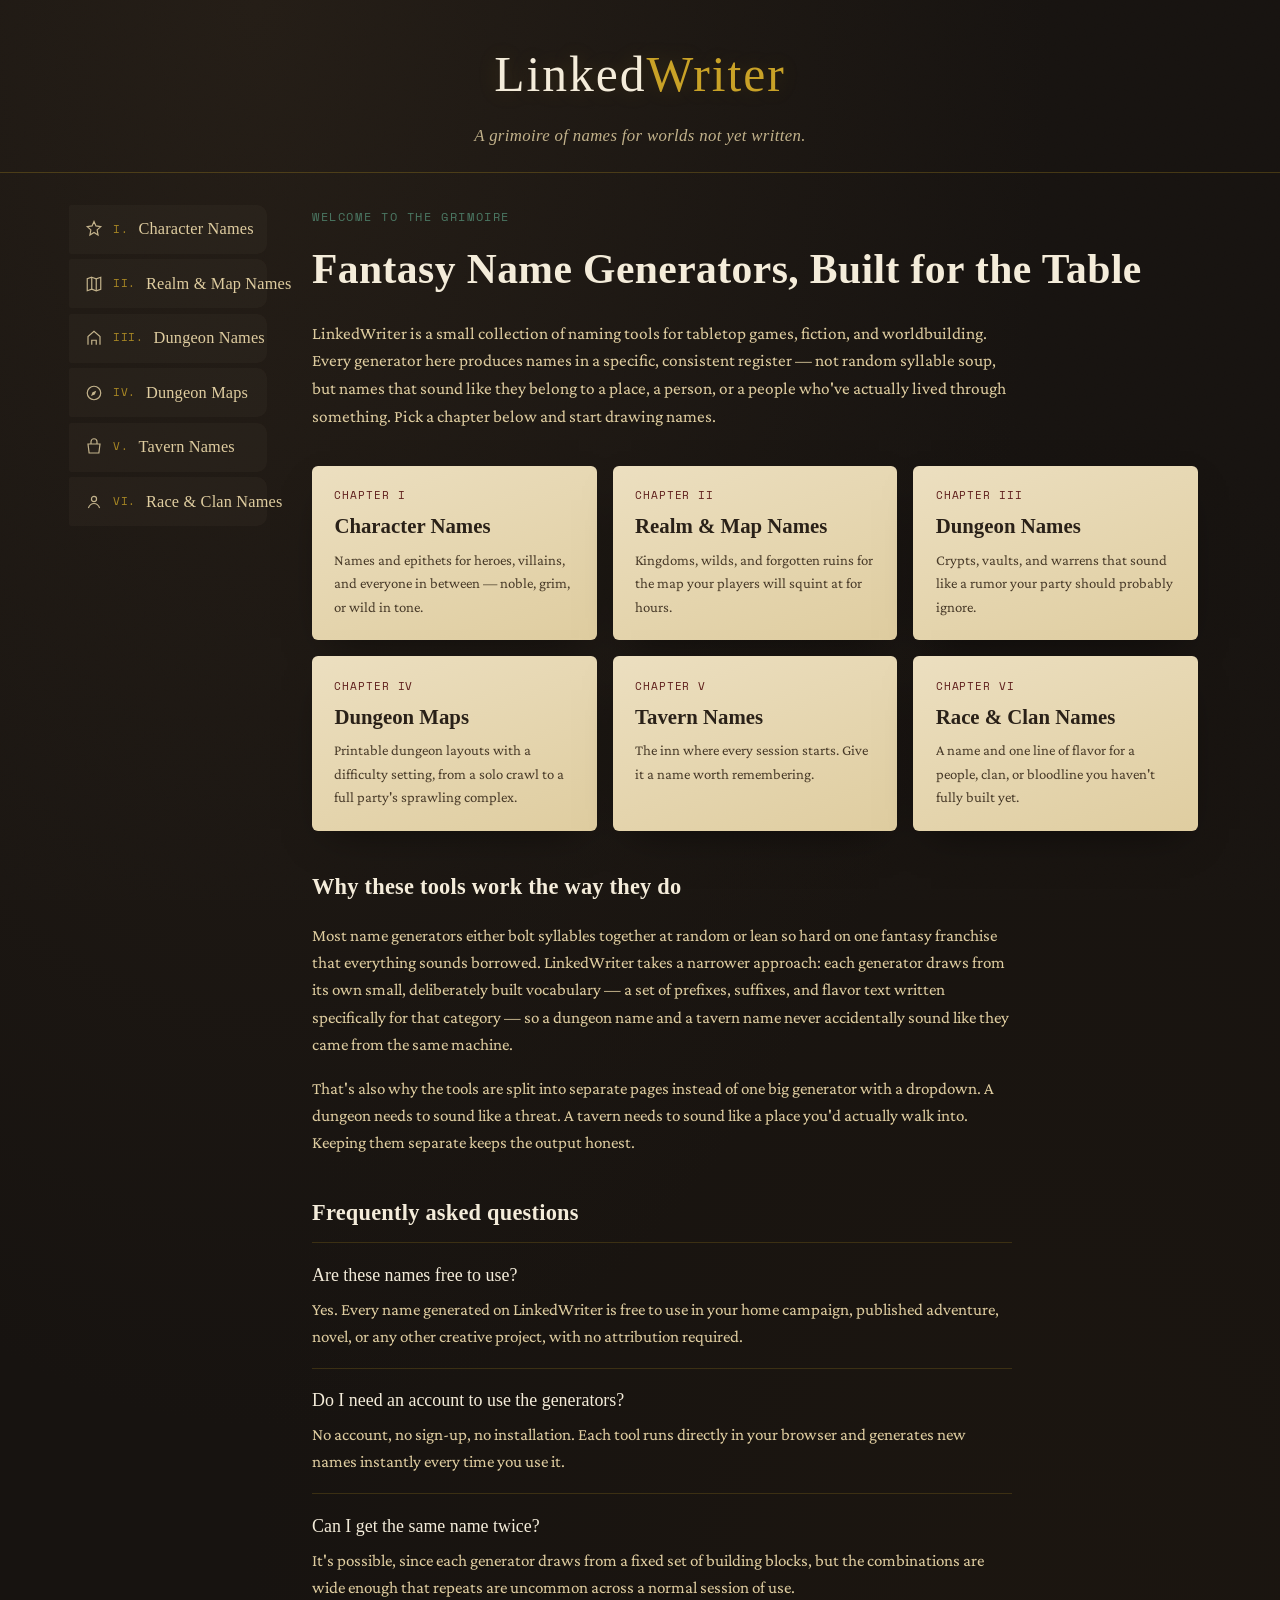
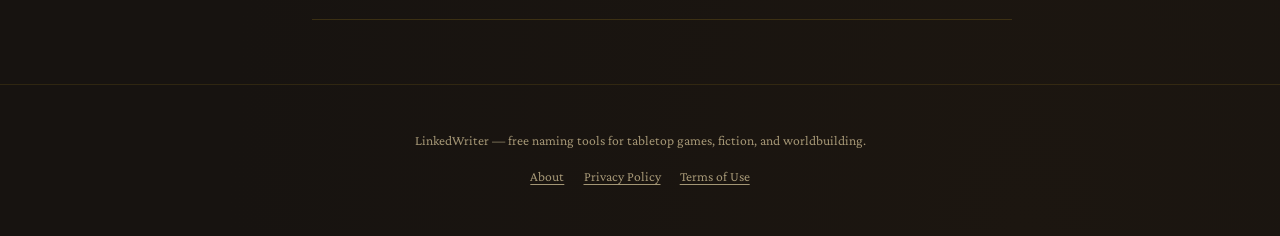
==== index.html @ 19ee6fc1 "SEO round 1: canonical/OG/favicon site-wide, dungeon-maps H1 fix, tavern page rebuilt with 224-name " ====
<!DOCTYPE html>
<html lang="en">
<head>
<meta charset="UTF-8">
<meta name="viewport" content="width=device-width, initial-scale=1.0">
<title>LinkedWriter — Fantasy Name Generators for Worldbuilders & Game Masters</title>
<meta name="description" content="Free fantasy name generators for D&D characters, realms, dungeons, taverns, and races. Built for game masters, writers, and worldbuilders.">
<link rel="canonical" href="https://linkedwriter.com/index.html">
<meta property="og:title" content="LinkedWriter — Fantasy Name Generators for Worldbuilders &amp; Game Masters">
<meta property="og:description" content="Free fantasy name generators for D&amp;D characters, realms, dungeons, taverns, and races. Built for game masters, writers, and worldbuilders.">
<meta property="og:type" content="website">
<meta property="og:url" content="https://linkedwriter.com/index.html">
<link rel="icon" type="image/svg+xml" href="assets/favicon.svg">
<link rel="shortcut icon" href="favicon.ico">
<!-- TODO: GA4 tag goes here once measurement ID supplied -->
<link rel="preconnect" href="https://fonts.googleapis.com">
<link rel="preconnect" href="https://fonts.gstatic.com" crossorigin>
<link href="https://fonts.googleapis.com/css2?family=IM+Fell+English+SC&family=IM+Fell+English:ital@0;1&family=Crimson+Pro:ital,wght@0,400;0,500;0,600;1,400&family=Space+Mono:wght@400;700&display=swap" rel="stylesheet">
<link rel="stylesheet" href="assets/styles.css">
</head>
<body>

<div class="grain"></div>

<header class="site">
  <a class="wordmark" href="index.html">Linked<span class="amp">Writer</span></a>
  <p class="tagline">A grimoire of names for worlds not yet written.</p>
</header>

<div class="shell">
  <nav class="spine" id="spine">
    <a class="tab" href="dnd-character-names.html">
      <svg viewBox="0 0 24 24" fill="none" stroke="currentColor" stroke-width="1.6"><path d="M12 2l2.6 5.9L21 9l-4.8 4.2L17.4 20 12 16.6 6.6 20l1.2-6.8L3 9l6.4-1.1L12 2z"/></svg>
      <span class="chp">I.</span> Character Names
    </a>
    <a class="tab" href="realm-map-names.html">
      <svg viewBox="0 0 24 24" fill="none" stroke="currentColor" stroke-width="1.6"><path d="M9 3l6 2 6-2v16l-6 2-6-2-6 2V5l6-2z"/><path d="M9 3v16M15 5v16"/></svg>
      <span class="chp">II.</span> Realm &amp; Map Names
    </a>
    <a class="tab" href="dungeon-names.html">
      <svg viewBox="0 0 24 24" fill="none" stroke="currentColor" stroke-width="1.6"><path d="M4 21V10l8-7 8 7v11"/><path d="M9 21v-6h6v6"/></svg>
      <span class="chp">III.</span> Dungeon Names
    </a>
    <a class="tab" href="dungeon-maps.html">
      <svg viewBox="0 0 24 24" fill="none" stroke="currentColor" stroke-width="1.6"><circle cx="12" cy="12" r="9"/><path d="M15 9l-2 5-5 2 2-5 5-2z" fill="currentColor" stroke="none"/></svg>
      <span class="chp">IV.</span> Dungeon Maps
    </a>
    <a class="tab" href="tavern-names.html">
      <svg viewBox="0 0 24 24" fill="none" stroke="currentColor" stroke-width="1.6"><path d="M4 8h16l-1.5 12h-13L4 8z"/><path d="M8 8V5a4 4 0 0 1 8 0v3"/></svg>
      <span class="chp">V.</span> Tavern Names
    </a>
    <a class="tab" href="race-clan-names.html">
      <svg viewBox="0 0 24 24" fill="none" stroke="currentColor" stroke-width="1.6"><circle cx="12" cy="8" r="3.4"/><path d="M4.5 20c1.6-4 4.2-6 7.5-6s5.9 2 7.5 6"/></svg>
      <span class="chp">VI.</span> Race &amp; Clan Names
    </a>
  </nav>

  <main>
    <p class="eyebrow">Welcome to the Grimoire</p>
    <h1 class="page-title">Fantasy Name Generators, Built for the Table</h1>

    <div class="hero-home">
      <p>LinkedWriter is a small collection of naming tools for tabletop games, fiction, and worldbuilding. Every generator here produces names in a specific, consistent register — not random syllable soup, but names that sound like they belong to a place, a person, or a people who've actually lived through something. Pick a chapter below and start drawing names.</p>
    </div>

    <div class="tool-grid">
      <a class="tool-card" href="dnd-character-names.html">
        <span class="chp">Chapter I</span>
        <h3>Character Names</h3>
        <p>Names and epithets for heroes, villains, and everyone in between — noble, grim, or wild in tone.</p>
      </a>
      <a class="tool-card" href="realm-map-names.html">
        <span class="chp">Chapter II</span>
        <h3>Realm &amp; Map Names</h3>
        <p>Kingdoms, wilds, and forgotten ruins for the map your players will squint at for hours.</p>
      </a>
      <a class="tool-card" href="dungeon-names.html">
        <span class="chp">Chapter III</span>
        <h3>Dungeon Names</h3>
        <p>Crypts, vaults, and warrens that sound like a rumor your party should probably ignore.</p>
      </a>
      <a class="tool-card" href="dungeon-maps.html">
        <span class="chp">Chapter IV</span>
        <h3>Dungeon Maps</h3>
        <p>Printable dungeon layouts with a difficulty setting, from a solo crawl to a full party's sprawling complex.</p>
      </a>
      <a class="tool-card" href="tavern-names.html">
        <span class="chp">Chapter V</span>
        <h3>Tavern Names</h3>
        <p>The inn where every session starts. Give it a name worth remembering.</p>
      </a>
      <a class="tool-card" href="race-clan-names.html">
        <span class="chp">Chapter VI</span>
        <h3>Race &amp; Clan Names</h3>
        <p>A name and one line of flavor for a people, clan, or bloodline you haven't fully built yet.</p>
      </a>
    </div>

    <div class="content-block">
      <h2 class="section-title">Why these tools work the way they do</h2>
      <p>Most name generators either bolt syllables together at random or lean so hard on one fantasy franchise that everything sounds borrowed. LinkedWriter takes a narrower approach: each generator draws from its own small, deliberately built vocabulary — a set of prefixes, suffixes, and flavor text written specifically for that category — so a dungeon name and a tavern name never accidentally sound like they came from the same machine.</p>
      <p>That's also why the tools are split into separate pages instead of one big generator with a dropdown. A dungeon needs to sound like a threat. A tavern needs to sound like a place you'd actually walk into. Keeping them separate keeps the output honest.</p>
    </div>

    <div class="faq">
      <h2 class="section-title">Frequently asked questions</h2>
      <div class="faq-item">
        <h3>Are these names free to use?</h3>
        <p>Yes. Every name generated on LinkedWriter is free to use in your home campaign, published adventure, novel, or any other creative project, with no attribution required.</p>
      </div>
      <div class="faq-item">
        <h3>Do I need an account to use the generators?</h3>
        <p>No account, no sign-up, no installation. Each tool runs directly in your browser and generates new names instantly every time you use it.</p>
      </div>
      <div class="faq-item">
        <h3>Can I get the same name twice?</h3>
        <p>It's possible, since each generator draws from a fixed set of building blocks, but the combinations are wide enough that repeats are uncommon across a normal session of use.</p>
      </div>
    </div>
  </main>
</div>

<footer>
  <p>LinkedWriter — free naming tools for tabletop games, fiction, and worldbuilding.</p>
  <div class="foot-links">
    <a href="about.html">About</a>
    <a href="privacy.html">Privacy Policy</a>
    <a href="terms.html">Terms of Use</a>
  </div>
</footer>

</body>
</html>
---- assets/styles.css ----
:root{
  --ink:#171310;
  --parchment:#ECDFC0;
  --parchment-2:#DFCDA0;
  --oxblood:#8A2E2A;
  --oxblood-deep:#5E1E1B;
  --verdigris:#4B7863;
  --gold:#C9A227;
  --charcoal:#2A2118;
  --bone:#F4ECDA;
  --shadow: rgba(0,0,0,0.55);
}

*{box-sizing:border-box;}
html{scroll-behavior:smooth;}

body{
  margin:0;
  background:
    radial-gradient(ellipse at 20% 0%, #241d16 0%, transparent 55%),
    radial-gradient(ellipse at 80% 100%, #1c1610 0%, transparent 55%),
    var(--ink);
  color:var(--bone);
  font-family:'Crimson Pro', serif;
  font-size:17px;
  line-height:1.6;
}

a{color:inherit;}

.grain{
  position:fixed; inset:0; pointer-events:none; z-index:1; opacity:0.05; mix-blend-mode:overlay;
  background-image:url("data:image/svg+xml;utf8,<svg xmlns='http://www.w3.org/2000/svg' width='120' height='120'><filter id='n'><feTurbulence type='fractalNoise' baseFrequency='0.9' numOctaves='2' stitchTiles='stitch'/></filter><rect width='100%25' height='100%25' filter='url(%23n)'/></svg>");
}

/* ---------- Header ---------- */
header.site{
  position:relative; z-index:5;
  padding:2.2rem 1.5rem 1.4rem;
  text-align:center;
  border-bottom:1px solid rgba(201,162,39,0.25);
}
.wordmark{
  font-family:'IM Fell English SC', serif;
  font-size:clamp(2rem, 5vw, 3.1rem);
  letter-spacing:0.04em;
  color:var(--bone);
  margin:0;
  text-shadow: 0 0 22px rgba(201,162,39,0.18);
  text-decoration:none;
  display:inline-block;
}
.wordmark .amp{ color:var(--gold); }
.tagline{
  font-family:'IM Fell English', serif;
  font-style:italic;
  color:var(--parchment-2);
  opacity:0.85;
  margin:0.5rem 0 0;
  font-size:1.05rem;
  letter-spacing:0.02em;
}

/* ---------- Layout shell ---------- */
.shell{
  display:grid;
  grid-template-columns: 230px 1fr;
  max-width:1180px;
  margin:0 auto;
  position:relative; z-index:5;
  gap:0;
}
@media (max-width: 860px){
  .shell{ grid-template-columns: 1fr; }
}

/* ---------- Spine / tab navigation ---------- */
nav.spine{
  padding:2rem 0.8rem 2rem 1.2rem;
  position:sticky; top:0; align-self:start;
  display:flex; flex-direction:column; gap:0.35rem;
}
@media (max-width:860px){
  nav.spine{
    position:static;
    flex-direction:row;
    overflow-x:auto;
    padding:1rem 1rem;
    gap:0.6rem;
    border-bottom:1px solid rgba(201,162,39,0.2);
  }
}
.tab{
  display:flex; align-items:center; gap:0.65rem;
  padding:0.65rem 0.9rem;
  border:1px solid transparent;
  border-radius:2px 10px 10px 2px;
  background:rgba(236,223,192,0.03);
  color:var(--parchment-2);
  text-decoration:none;
  font-family:'IM Fell English', serif;
  font-size:1.02rem;
  letter-spacing:0.01em;
  cursor:pointer;
  transition:background 0.25s ease, color 0.25s ease, border-color 0.25s ease, transform 0.2s ease;
  white-space:nowrap;
}
.tab .chp{
  font-family:'Space Mono', monospace;
  font-size:0.68rem;
  color:var(--gold);
  opacity:0.8;
  letter-spacing:0.05em;
}
.tab svg{ width:18px; height:18px; flex:none; opacity:0.85; }
.tab:hover{ background:rgba(201,162,39,0.08); color:var(--bone); transform:translateX(2px); }
@media (max-width:860px){ .tab:hover{ transform:none; } }
.tab.active{
  background:linear-gradient(90deg, rgba(138,46,42,0.22), rgba(138,46,42,0.06));
  border-color:rgba(201,162,39,0.35);
  color:var(--bone);
}
.tab.active svg{ opacity:1; color:var(--gold); }

/* ---------- Page / parchment panel ---------- */
main{
  padding:2.2rem 2rem 4rem;
  min-width:0;
}

.eyebrow{
  font-family:'Space Mono', monospace;
  font-size:0.72rem;
  letter-spacing:0.14em;
  text-transform:uppercase;
  color:var(--verdigris);
  margin:0 0 0.6rem;
}

h1.page-title{
  font-family:'IM Fell English SC', serif;
  font-size:clamp(1.8rem, 4vw, 2.6rem);
  color:var(--bone);
  margin:0 0 0.9rem;
  letter-spacing:0.01em;
}

h2.section-title{
  font-family:'IM Fell English SC', serif;
  font-size:1.4rem;
  color:var(--bone);
  margin:0 0 0.7rem;
  letter-spacing:0.01em;
}

.lede{
  max-width:62ch;
  color:var(--parchment-2);
  font-size:1.08rem;
}
.lede::first-letter{
  font-family:'IM Fell English SC', serif;
  font-size:2.6rem;
  float:left;
  line-height:0.8;
  padding:0.08em 0.12em 0 0;
  color:var(--gold);
  text-shadow:0 0 12px rgba(201,162,39,0.35);
}

/* ---------- The Parchment Page (tool card) ---------- */
.parchment{
  margin-top:1.8rem;
  background:
    radial-gradient(circle at 15% 10%, rgba(255,255,255,0.06), transparent 45%),
    linear-gradient(160deg, var(--parchment) 0%, var(--parchment-2) 100%);
  border-radius:6px;
  padding:2rem;
  position:relative;
  box-shadow: 0 24px 60px -20px var(--shadow), inset 0 0 0 1px rgba(0,0,0,0.06);
  color:var(--charcoal);
}
.parchment::before{
  content:"";
  position:absolute; inset:10px;
  border:1px solid rgba(138,46,42,0.25);
  border-radius:3px;
  pointer-events:none;
}
.parchment::after{
  content:"";
  position:absolute; top:0; left:0; right:0; height:100%;
  background-image: radial-gradient(rgba(90,60,20,0.05) 1px, transparent 1px);
  background-size:3px 3px;
  border-radius:6px;
  pointer-events:none;
  opacity:0.5;
}

.field-row{ display:flex; flex-wrap:wrap; gap:0.8rem; align-items:flex-end; position:relative; z-index:2; }
.field{ display:flex; flex-direction:column; gap:0.3rem; }
.field label{
  font-family:'Space Mono', monospace;
  font-size:0.7rem; letter-spacing:0.08em; text-transform:uppercase;
  color:var(--oxblood-deep);
}
.field select, .field input{
  font-family:'Crimson Pro', serif;
  font-size:0.98rem;
  padding:0.55rem 0.7rem;
  border-radius:4px;
  border:1px solid rgba(42,33,24,0.3);
  background:rgba(255,255,255,0.35);
  color:var(--charcoal);
  min-width:160px;
}

/* seal button */
.seal-btn{
  appearance:none; border:none; cursor:pointer;
  width:88px; height:88px; border-radius:50%;
  background:
    radial-gradient(circle at 32% 28%, #a5443f 0%, var(--oxblood) 42%, var(--oxblood-deep) 100%);
  box-shadow:
    0 8px 0 var(--oxblood-deep),
    0 14px 22px rgba(0,0,0,0.45),
    inset 0 2px 3px rgba(255,255,255,0.25),
    inset 0 -6px 10px rgba(0,0,0,0.35);
  color:var(--bone);
  font-family:'IM Fell English SC', serif;
  font-size:0.82rem;
  letter-spacing:0.03em;
  display:flex; align-items:center; justify-content:center; text-align:center;
  transition:transform 0.08s ease, box-shadow 0.08s ease;
  flex:none;
}
.seal-btn:active{
  transform:translateY(6px);
  box-shadow:
    0 2px 0 var(--oxblood-deep),
    0 4px 10px rgba(0,0,0,0.4),
    inset 0 2px 3px rgba(255,255,255,0.2),
    inset 0 -4px 8px rgba(0,0,0,0.35);
}
.seal-btn:hover{ filter:brightness(1.06); }

.results{
  margin-top:1.8rem;
  position:relative; z-index:2;
}
.divider{
  border:none; height:1px;
  background:linear-gradient(90deg, transparent, rgba(138,46,42,0.4), transparent);
  margin:1.6rem 0 1.2rem;
}
.result-list{ list-style:none; margin:0; padding:0; display:grid; gap:0.55rem; }
.result-list li{
  font-family:'Space Mono', monospace;
  font-size:1rem;
  padding:0.75rem 1rem;
  background:rgba(138,46,42,0.06);
  border-left:3px solid var(--oxblood);
  border-radius:2px;
  opacity:0; transform:translateY(4px);
  animation:ink-in 0.4s ease forwards;
}
.result-list li em{
  display:block; font-family:'Crimson Pro', serif; font-style:italic;
  font-size:0.86rem; color:#5b4a34; margin-top:0.25rem;
}
@keyframes ink-in{ to{ opacity:1; transform:translateY(0); } }
.empty-note{ color:#6b5a40; font-style:italic; font-size:0.95rem; }

/* ---------- Long-form content blocks (SEO / AdSense depth) ---------- */
.content-block{
  margin-top:2.4rem;
  max-width:70ch;
}
.content-block p{ color:var(--parchment-2); }
.content-block ul{ color:var(--parchment-2); padding-left:1.2rem; }
.content-block li{ margin-bottom:0.4rem; }

.faq{ margin-top:2.4rem; max-width:70ch; }
.faq-item{
  border-top:1px solid rgba(201,162,39,0.2);
  padding:1.1rem 0;
}
.faq-item:last-child{ border-bottom:1px solid rgba(201,162,39,0.2); }
.faq-item h3{
  font-family:'IM Fell English', serif;
  font-weight:400;
  font-size:1.12rem;
  color:var(--bone);
  margin:0 0 0.4rem;
}
.faq-item p{ margin:0; color:var(--parchment-2); }

/* ---------- Related tools ---------- */
.related{
  margin-top:2.6rem;
  padding-top:1.6rem;
  border-top:1px dashed rgba(201,162,39,0.3);
}
.related h2{
  font-family:'IM Fell English', serif;
  font-style:italic; font-weight:400;
  font-size:1.05rem;
  color:var(--parchment-2);
  margin:0 0 0.9rem;
}
.related-grid{ display:grid; grid-template-columns:repeat(auto-fit, minmax(200px,1fr)); gap:0.8rem; }
.related-card{
  display:block; text-decoration:none;
  padding:0.9rem 1rem;
  border:1px solid rgba(201,162,39,0.25);
  border-radius:4px;
  background:rgba(236,223,192,0.03);
  transition:background 0.2s ease, border-color 0.2s ease;
}
.related-card:hover{ background:rgba(201,162,39,0.08); border-color:rgba(201,162,39,0.5); }
.related-card .rc-title{ font-family:'IM Fell English SC', serif; color:var(--bone); font-size:1.05rem; }
.related-card .rc-sub{ display:block; font-size:0.82rem; color:var(--parchment-2); opacity:0.75; margin-top:0.2rem; }

/* ---------- Homepage hero + tool grid ---------- */
.hero-home{
  max-width:70ch;
  margin-bottom:2.2rem;
}
.hero-home p{ color:var(--parchment-2); font-size:1.08rem; }
.tool-grid{
  display:grid;
  grid-template-columns:repeat(auto-fit, minmax(240px, 1fr));
  gap:1rem;
  margin-top:1.6rem;
}
.tool-card{
  display:block; text-decoration:none;
  padding:1.3rem 1.4rem;
  border-radius:6px;
  background:linear-gradient(160deg, var(--parchment) 0%, var(--parchment-2) 100%);
  color:var(--charcoal);
  box-shadow: 0 16px 40px -18px var(--shadow);
  transition:transform 0.2s ease, box-shadow 0.2s ease;
}
.tool-card:hover{ transform:translateY(-3px); box-shadow:0 22px 50px -18px var(--shadow); }
.tool-card .chp{
  font-family:'Space Mono', monospace;
  font-size:0.7rem; letter-spacing:0.08em; text-transform:uppercase;
  color:var(--oxblood-deep); display:block; margin-bottom:0.3rem;
}
.tool-card h3{
  font-family:'IM Fell English SC', serif;
  font-size:1.3rem; margin:0 0 0.4rem;
}
.tool-card p{ margin:0; font-size:0.92rem; color:#4a3c2a; }

/* ---------- Footer ---------- */
footer{
  position:relative; z-index:5;
  border-top:1px solid rgba(201,162,39,0.2);
  padding:2rem 1.5rem 3rem;
  text-align:center;
  color:var(--parchment-2);
  opacity:0.7;
  font-size:0.85rem;
}
footer a{ text-decoration:underline; text-underline-offset:3px; }
footer .foot-links{ margin-top:0.6rem; display:flex; gap:1.2rem; justify-content:center; flex-wrap:wrap; }

/* focus visibility */
a:focus-visible, button:focus-visible, select:focus-visible, input:focus-visible{
  outline:2px solid var(--gold); outline-offset:2px;
}

@media (prefers-reduced-motion: reduce){
  *{ animation-duration:0.001ms !important; transition-duration:0.001ms !important; }
  html{ scroll-behavior:auto; }
}

/* ---------- Curated name lists (static, crawlable) ---------- */
.name-list{
  list-style:none; margin:0.6rem 0 0; padding:0;
  columns:2; column-gap:2.4rem;
}
.name-list li{
  break-inside:avoid;
  margin-bottom:0;
  padding:0.32rem 0;
  border-bottom:1px dotted rgba(201,162,39,0.18);
  color:var(--parchment-2);
  font-family:'IM Fell English', serif;
  font-size:1.03rem;
}
@media (max-width:640px){ .name-list{ columns:1; } }

/* ---------- Dungeon Map generator ---------- */
.map-panel{
  margin-top:1.8rem;
  background:rgba(236,223,192,0.04);
  border:1px solid rgba(201,162,39,0.25);
  border-radius:6px;
  padding:1.6rem;
}
.map-controls{
  display:flex; flex-wrap:wrap; gap:0.9rem; align-items:flex-end;
}
.map-controls .field select{
  min-width:220px;
  background:rgba(255,255,255,0.06);
  border:1px solid rgba(201,162,39,0.3);
  color:var(--bone);
  font-family:'Crimson Pro', serif;
}
.map-controls .field label{ color:var(--gold); }
.btn-secondary{
  appearance:none; cursor:pointer;
  padding:0.65rem 1.2rem;
  border-radius:4px;
  border:1px solid rgba(201,162,39,0.4);
  background:transparent;
  color:var(--bone);
  font-family:'IM Fell English', serif;
  font-size:1rem;
  transition:background 0.2s ease, border-color 0.2s ease;
}
.btn-secondary:hover{ background:rgba(201,162,39,0.1); border-color:rgba(201,162,39,0.7); }

#map-meta{
  margin-top:1.2rem;
  font-family:'Space Mono', monospace;
  font-size:0.78rem;
  color:var(--parchment-2);
  letter-spacing:0.02em;
}

.map-stage-wrap{
  margin-top:1rem;
  border-radius:8px;
  overflow:hidden;
  box-shadow:0 24px 60px -22px var(--shadow);
}
#map-stage{ display:block; width:100%; line-height:0; }
#map-stage svg, #print-map-stage svg{ width:100%; height:auto; display:block; }

.legend-grid{
  margin-top:1.4rem;
  display:grid;
  grid-template-columns:repeat(auto-fit, minmax(180px,1fr));
  gap:0.6rem 1.2rem;
}
.legend-item{
  display:flex; align-items:center; gap:0.6rem;
  font-size:0.9rem;
  color:var(--parchment-2);
}
.legend-item svg{ flex:none; }
.legend-item.hidden{ display:none; }

#print-area{ display:none; }

@media print{
  body *{ visibility:hidden; }
  #print-area, #print-area *{ visibility:visible; }
  #print-area{
    display:block;
    position:absolute; top:0; left:0; width:100%;
    background:#fff; color:#171310; padding:0.1in;
  }
  #print-area h1, #print-area h2{
    font-family:'IM Fell English SC', serif;
    font-size:1.5rem; margin:0 0 0.2rem;
  }
  #print-area .print-meta{
    font-family:'Space Mono', monospace; font-size:0.75rem; margin-bottom:0.5rem; color:#333;
  }
  #print-area .legend-grid{ margin-top:0.6rem; }
  #print-area .legend-item{ color:#171310; font-size:0.8rem; }
  @page{ margin:0.4in; }
}
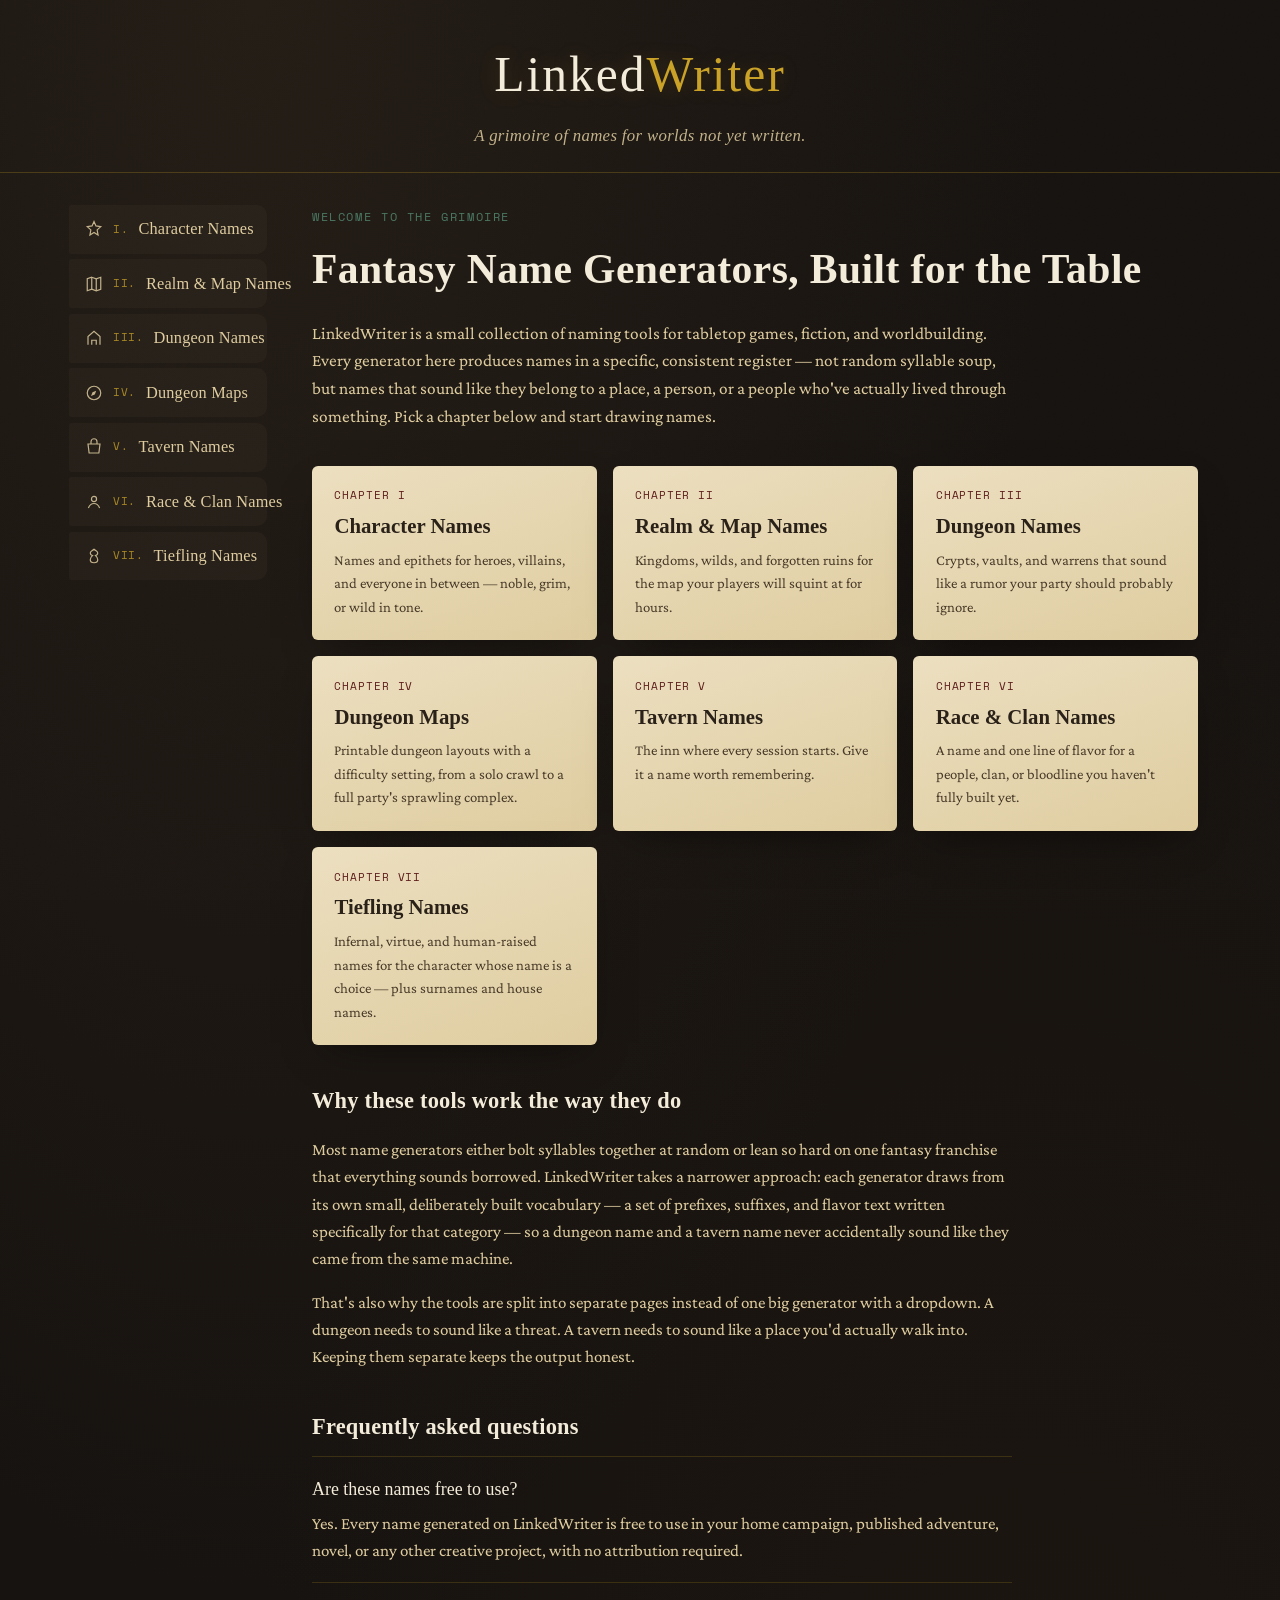
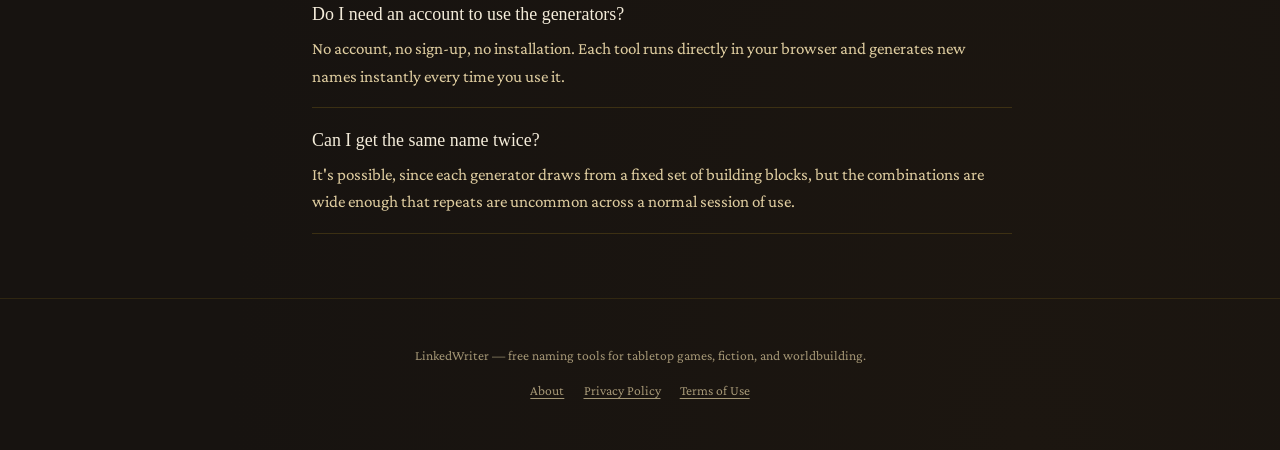
==== commit d023cdf5: "Round 2: tiefling names page (200-name list + generator), canonical/OG/sitemap to www" ====
--- a/index.html
+++ b/index.html
@@ -4,19 +4,27 @@
 <meta charset="UTF-8">
 <meta name="viewport" content="width=device-width, initial-scale=1.0">
 <title>LinkedWriter — Fantasy Name Generators for Worldbuilders & Game Masters</title>
-<meta name="description" content="Free fantasy name generators for D&D characters, realms, dungeons, taverns, and races. Built for game masters, writers, and worldbuilders.">
-<link rel="canonical" href="https://linkedwriter.com/index.html">
+<meta name="description" content="Free fantasy name generators for D&D characters, realms, dungeons, taverns, races, and tieflings. Built for game masters, writers, and worldbuilders.">
+<link rel="canonical" href="https://www.linkedwriter.com/index.html">
 <meta property="og:title" content="LinkedWriter — Fantasy Name Generators for Worldbuilders &amp; Game Masters">
 <meta property="og:description" content="Free fantasy name generators for D&amp;D characters, realms, dungeons, taverns, and races. Built for game masters, writers, and worldbuilders.">
 <meta property="og:type" content="website">
-<meta property="og:url" content="https://linkedwriter.com/index.html">
+<meta property="og:url" content="https://www.linkedwriter.com/index.html">
 <link rel="icon" type="image/svg+xml" href="assets/favicon.svg">
 <link rel="shortcut icon" href="favicon.ico">
-<!-- TODO: GA4 tag goes here once measurement ID supplied -->
 <link rel="preconnect" href="https://fonts.googleapis.com">
 <link rel="preconnect" href="https://fonts.gstatic.com" crossorigin>
 <link href="https://fonts.googleapis.com/css2?family=IM+Fell+English+SC&family=IM+Fell+English:ital@0;1&family=Crimson+Pro:ital,wght@0,400;0,500;0,600;1,400&family=Space+Mono:wght@400;700&display=swap" rel="stylesheet">
 <link rel="stylesheet" href="assets/styles.css">
+
+<!-- Google Analytics (GA4) -->
+<script async src="https://www.googletagmanager.com/gtag/js?id=G-RYS3PC0N22"></script>
+<script>
+  window.dataLayer = window.dataLayer || [];
+  function gtag(){dataLayer.push(arguments);}
+  gtag('js', new Date());
+  gtag('config', 'G-RYS3PC0N22');
+</script>
 </head>
 <body>
 
@@ -52,6 +60,10 @@
     <a class="tab" href="race-clan-names.html">
       <svg viewBox="0 0 24 24" fill="none" stroke="currentColor" stroke-width="1.6"><circle cx="12" cy="8" r="3.4"/><path d="M4.5 20c1.6-4 4.2-6 7.5-6s5.9 2 7.5 6"/></svg>
       <span class="chp">VI.</span> Race &amp; Clan Names
+    </a>
+    <a class="tab" href="tiefling-names.html">
+      <svg viewBox="0 0 24 24" fill="none" stroke="currentColor" stroke-width="1.6"><path d="M12 3c-2 2-5 2.5-5 5 0 2 1.5 3 3 3.5C8 13 7 15 7 17c0 3 2.5 4 5 4s5-1 5-4c0-2-1-4-3-5.5 1.5-.5 3-1.5 3-3.5 0-2.5-3-3-5-5z"/></svg>
+      <span class="chp">VII.</span> Tiefling Names
     </a>
   </nav>
 
@@ -94,6 +106,11 @@
         <h3>Race &amp; Clan Names</h3>
         <p>A name and one line of flavor for a people, clan, or bloodline you haven't fully built yet.</p>
       </a>
+      <a class="tool-card" href="tiefling-names.html">
+        <span class="chp">Chapter VII</span>
+        <h3>Tiefling Names</h3>
+        <p>Infernal, virtue, and human-raised names for the character whose name is a choice — plus surnames and house names.</p>
+      </a>
     </div>
 
     <div class="content-block">
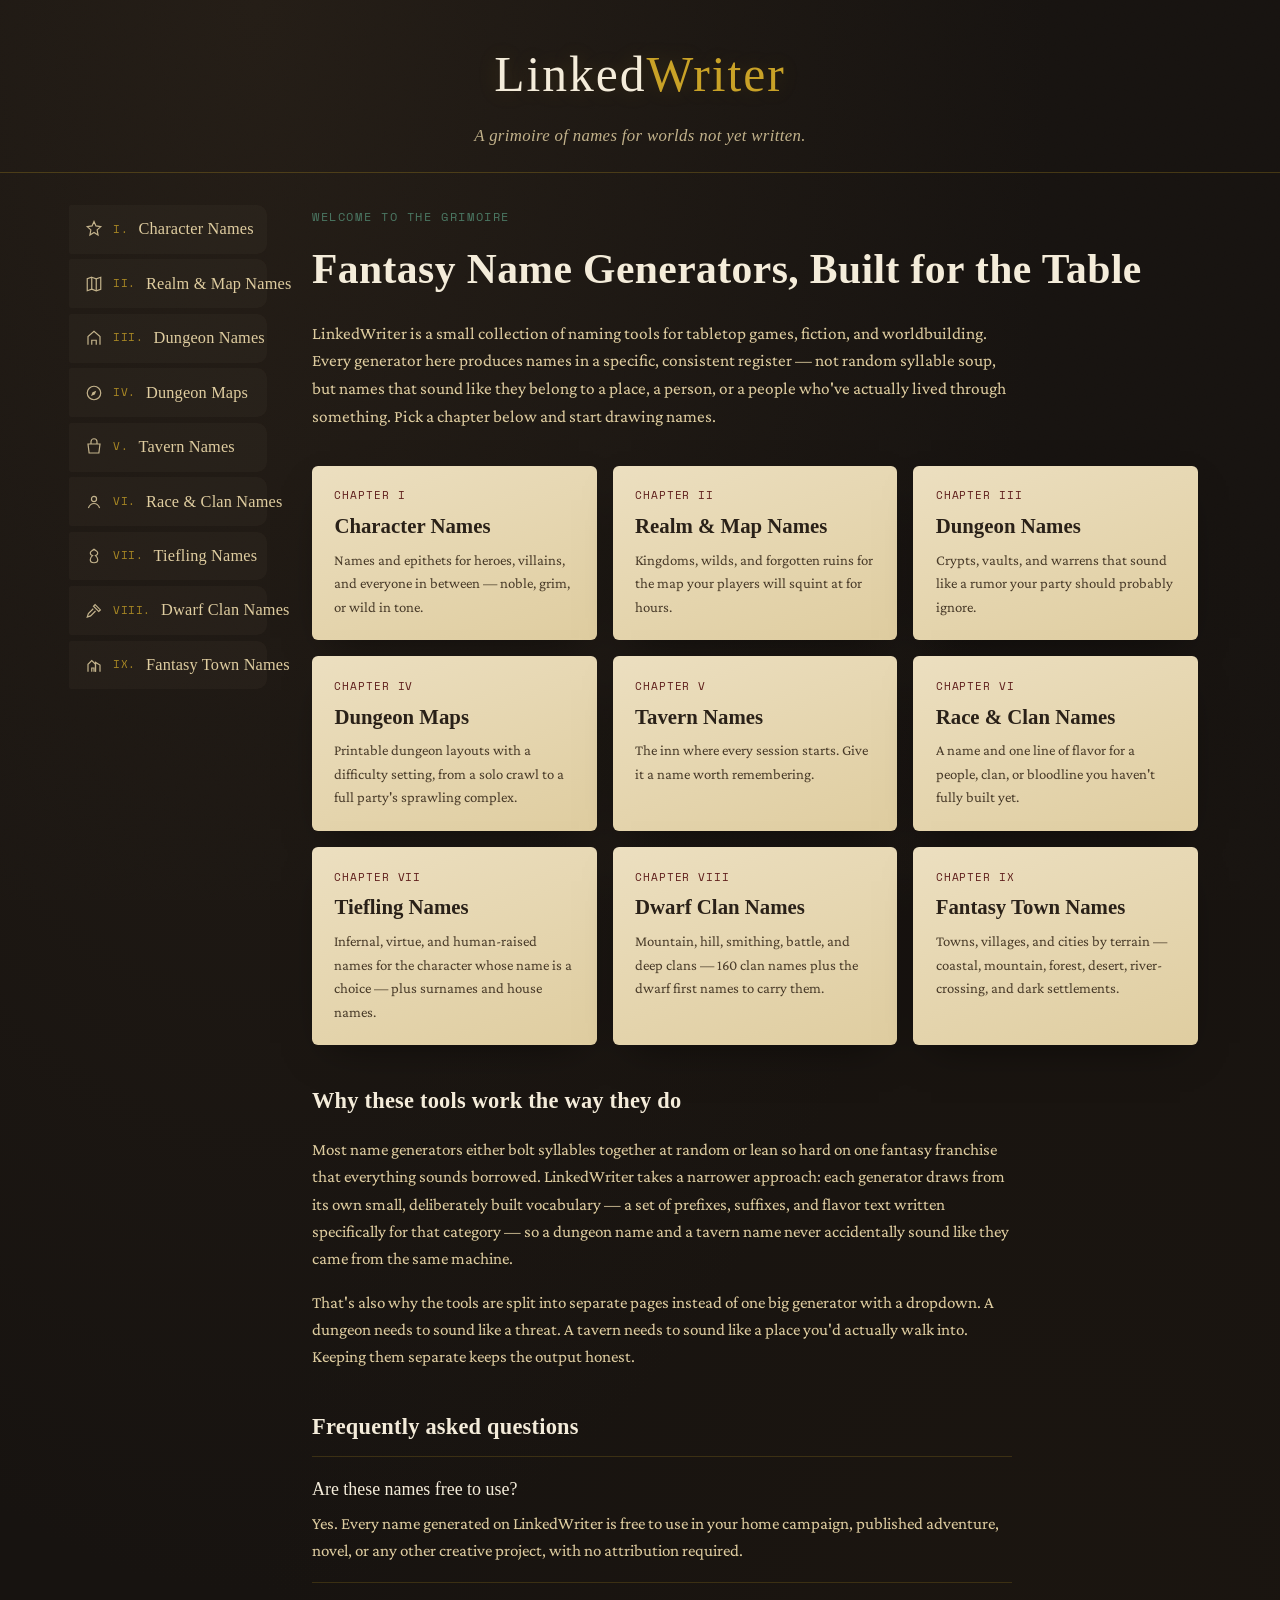
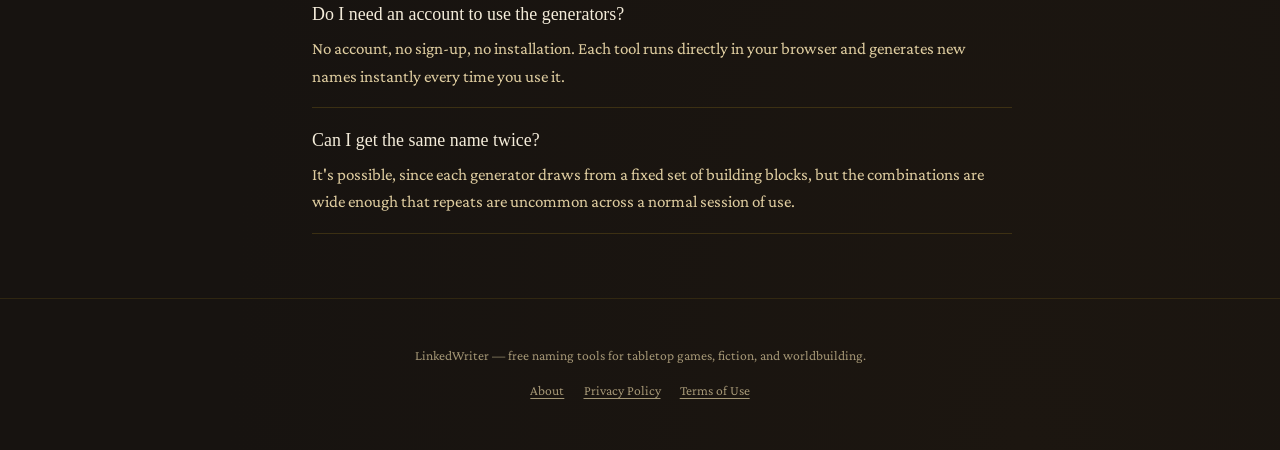
==== commit 9e5a4f12: "Round 6 (wiring): nav tabs VIII+IX site-wide, index cards for dwarf/town, race-clan cross-link" ====
--- a/index.html
+++ b/index.html
@@ -4,7 +4,7 @@
 <meta charset="UTF-8">
 <meta name="viewport" content="width=device-width, initial-scale=1.0">
 <title>LinkedWriter — Fantasy Name Generators for Worldbuilders & Game Masters</title>
-<meta name="description" content="Free fantasy name generators for D&D characters, realms, dungeons, taverns, races, and tieflings. Built for game masters, writers, and worldbuilders.">
+<meta name="description" content="Free fantasy name generators for D&D characters, realms, dungeons, taverns, races, tieflings, dwarf clans, and towns. Built for game masters, writers, and worldbuilders.">
 <link rel="canonical" href="https://www.linkedwriter.com/index.html">
 <meta property="og:title" content="LinkedWriter — Fantasy Name Generators for Worldbuilders &amp; Game Masters">
 <meta property="og:description" content="Free fantasy name generators for D&amp;D characters, realms, dungeons, taverns, and races. Built for game masters, writers, and worldbuilders.">
@@ -65,6 +65,14 @@
       <svg viewBox="0 0 24 24" fill="none" stroke="currentColor" stroke-width="1.6"><path d="M12 3c-2 2-5 2.5-5 5 0 2 1.5 3 3 3.5C8 13 7 15 7 17c0 3 2.5 4 5 4s5-1 5-4c0-2-1-4-3-5.5 1.5-.5 3-1.5 3-3.5 0-2.5-3-3-5-5z"/></svg>
       <span class="chp">VII.</span> Tiefling Names
     </a>
+    <a class="tab" href="dwarf-clan-names.html">
+      <svg viewBox="0 0 24 24" fill="none" stroke="currentColor" stroke-width="1.6"><path d="M13.5 3.5l7 7-2.2 2.2-7-7z"/><path d="M11 9L4.5 15.5 3 20l4.5-1.5L14 12"/></svg>
+      <span class="chp">VIII.</span> Dwarf Clan Names
+    </a>
+    <a class="tab" href="fantasy-town-names.html">
+      <svg viewBox="0 0 24 24" fill="none" stroke="currentColor" stroke-width="1.6"><path d="M4 21V11l5-5 5 5v10"/><path d="M14 21V8.5L20 12v9"/><path d="M9 21v-5h3v5"/></svg>
+      <span class="chp">IX.</span> Fantasy Town Names
+    </a>
   </nav>
 
   <main>
@@ -111,6 +119,16 @@
         <h3>Tiefling Names</h3>
         <p>Infernal, virtue, and human-raised names for the character whose name is a choice — plus surnames and house names.</p>
       </a>
+      <a class="tool-card" href="dwarf-clan-names.html">
+        <span class="chp">Chapter VIII</span>
+        <h3>Dwarf Clan Names</h3>
+        <p>Mountain, hill, smithing, battle, and deep clans — 160 clan names plus the dwarf first names to carry them.</p>
+      </a>
+      <a class="tool-card" href="fantasy-town-names.html">
+        <span class="chp">Chapter IX</span>
+        <h3>Fantasy Town Names</h3>
+        <p>Towns, villages, and cities by terrain — coastal, mountain, forest, desert, river-crossing, and dark settlements.</p>
+      </a>
     </div>
 
     <div class="content-block">
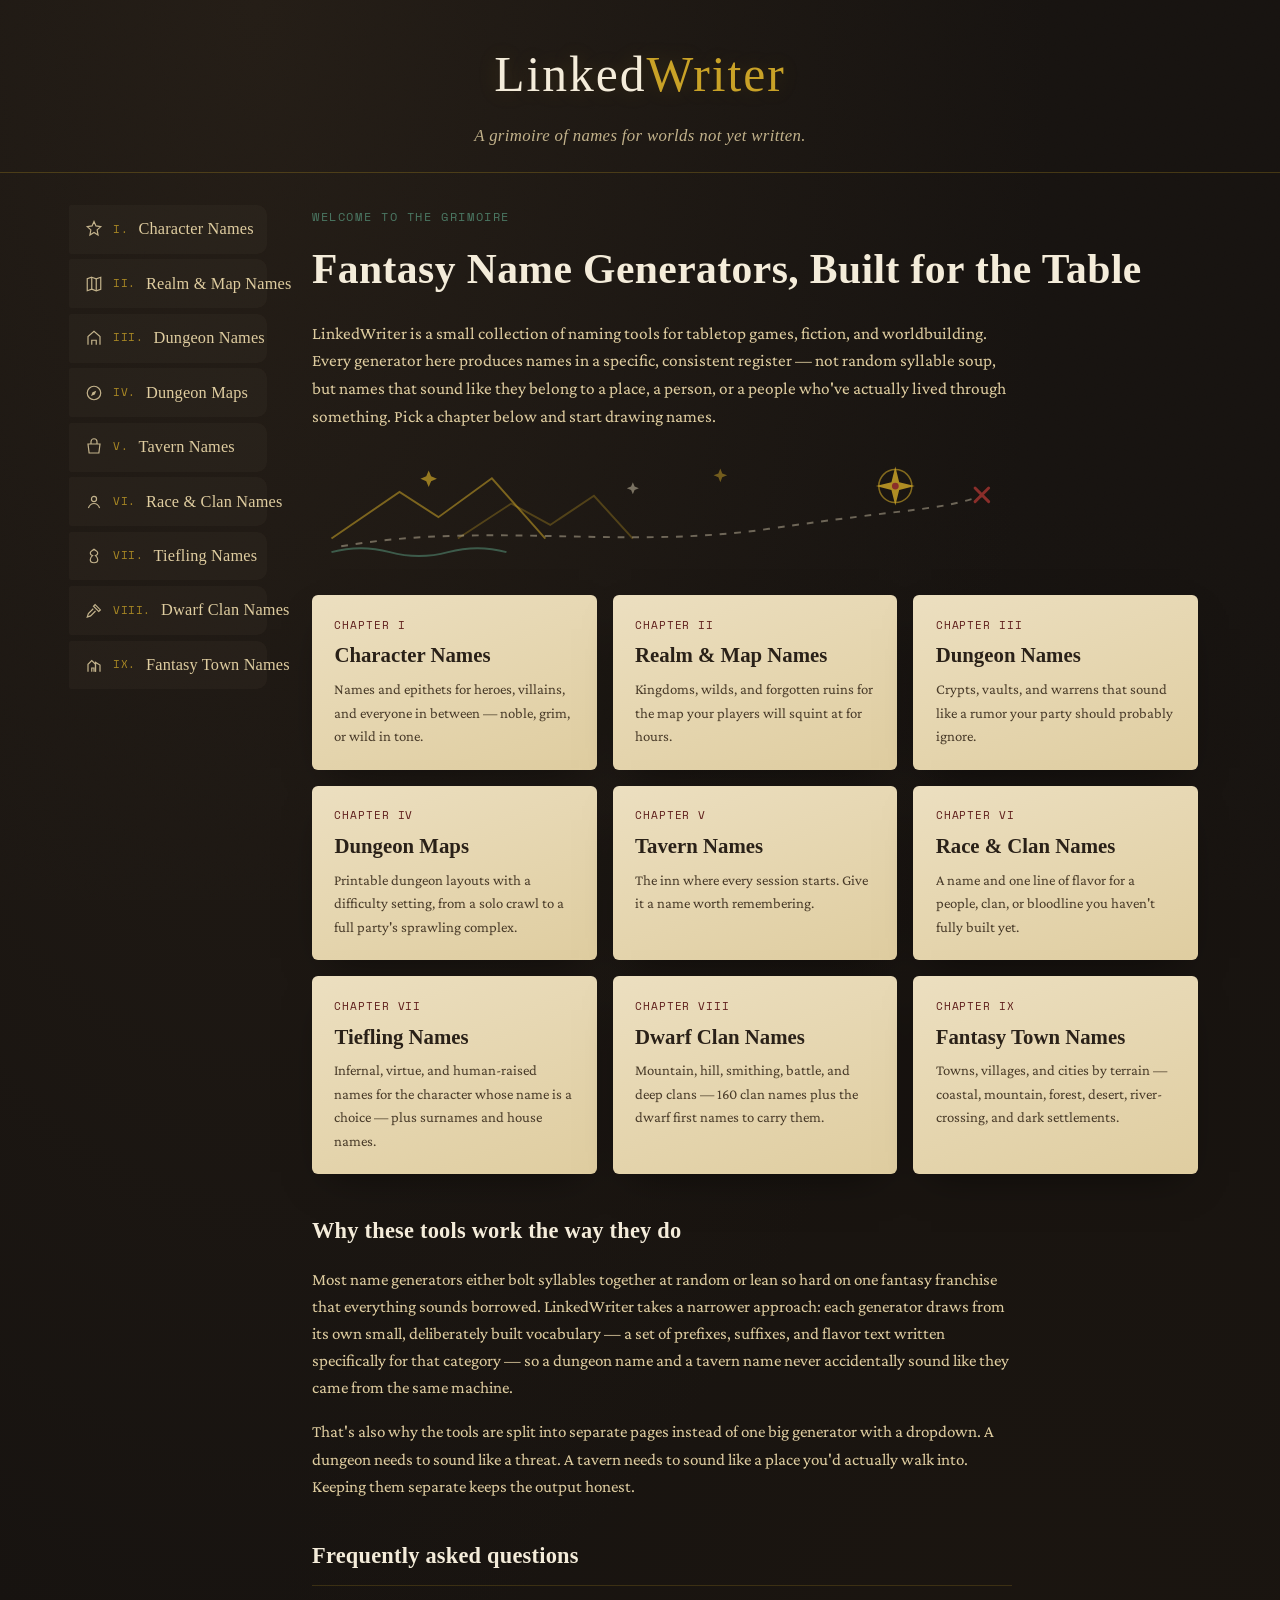
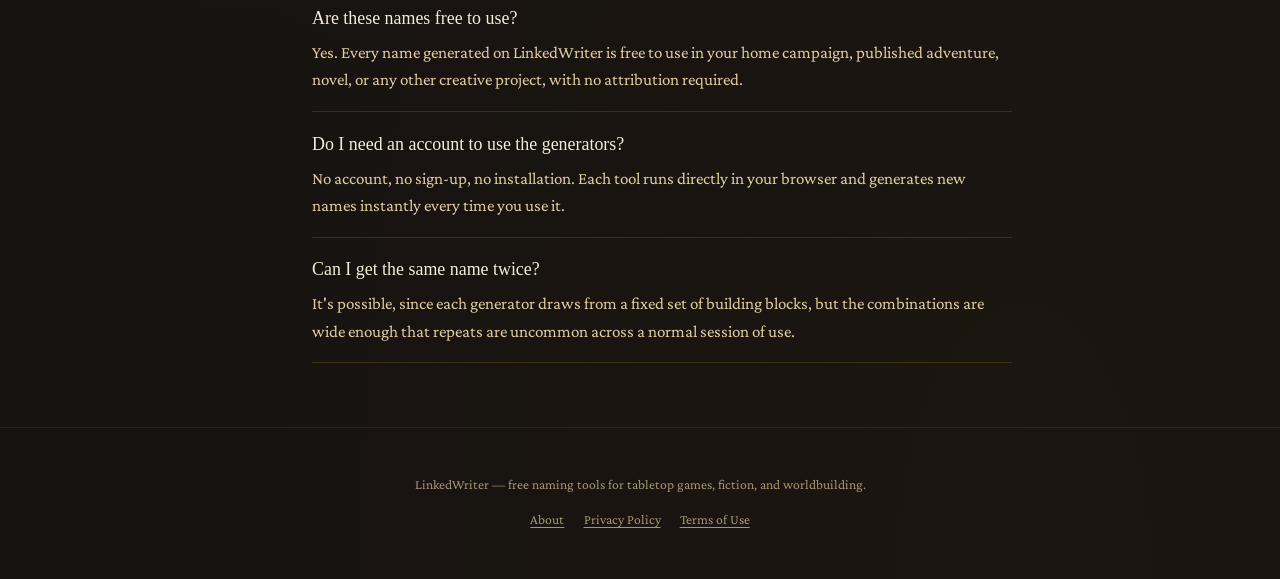
==== commit e846d86d: "Homepage: og:image wiring + decorative hero-art SVG strip in hero" ====
--- a/index.html
+++ b/index.html
@@ -10,6 +10,11 @@
 <meta property="og:description" content="Free fantasy name generators for D&amp;D characters, realms, dungeons, taverns, and races. Built for game masters, writers, and worldbuilders.">
 <meta property="og:type" content="website">
 <meta property="og:url" content="https://www.linkedwriter.com/index.html">
+<meta property="og:image" content="https://www.linkedwriter.com/assets/og/index.png">
+<meta property="og:image:width" content="1200">
+<meta property="og:image:height" content="630">
+<meta name="twitter:card" content="summary_large_image">
+<meta name="twitter:image" content="https://www.linkedwriter.com/assets/og/index.png">
 <link rel="icon" type="image/svg+xml" href="assets/favicon.svg">
 <link rel="shortcut icon" href="favicon.ico">
 <link rel="preconnect" href="https://fonts.googleapis.com">
@@ -81,6 +86,19 @@
 
     <div class="hero-home">
       <p>LinkedWriter is a small collection of naming tools for tabletop games, fiction, and worldbuilding. Every generator here produces names in a specific, consistent register — not random syllable soup, but names that sound like they belong to a place, a person, or a people who've actually lived through something. Pick a chapter below and start drawing names.</p>
+      <svg class="hero-art" viewBox="0 0 720 110" width="720" height="110" aria-hidden="true" focusable="false">
+        <path d="M20 88 L90 40 L130 66 L185 26 L240 88" fill="none" stroke="#C9A227" stroke-opacity=".55" stroke-width="2"/>
+        <path d="M150 88 L205 52 L245 74 L290 44 L330 88" fill="none" stroke="#C9A227" stroke-opacity=".3" stroke-width="2"/>
+        <path d="M20 102 q 30 -8 60 0 t 60 0 t 60 0" fill="none" stroke="#4B7863" stroke-opacity=".7" stroke-width="2"/>
+        <path d="M30 96 C 180 70, 320 100, 470 78 S 640 60, 690 44" fill="none" stroke="#ECDFC0" stroke-opacity=".4" stroke-width="2" stroke-dasharray="7 8"/>
+        <path d="M682 36 l14 14 M696 36 l-14 14" stroke="#8A2E2A" stroke-width="3" stroke-linecap="round"/>
+        <circle cx="600" cy="34" r="17" fill="none" stroke="#C9A227" stroke-opacity=".6" stroke-width="1.6"/>
+        <path d="M600 14 L604 30 L620 34 L604 38 L600 54 L596 38 L580 34 L596 30 Z" fill="#C9A227" fill-opacity=".85"/>
+        <circle cx="600" cy="34" r="3.5" fill="#8A2E2A"/>
+        <path d="M120 18 l2.5 6 6 2.5 -6 2.5 -2.5 6 -2.5 -6 -6 -2.5 6 -2.5 Z" fill="#C9A227" fill-opacity=".7"/>
+        <path d="M420 16 l2 5 5 2 -5 2 -2 5 -2 -5 -5 -2 5 -2 Z" fill="#C9A227" fill-opacity=".5"/>
+        <path d="M330 30 l1.8 4.4 4.4 1.8 -4.4 1.8 -1.8 4.4 -1.8 -4.4 -4.4 -1.8 4.4 -1.8 Z" fill="#ECDFC0" fill-opacity=".45"/>
+      </svg>
     </div>
 
     <div class="tool-grid">
--- a/assets/styles.css
+++ b/assets/styles.css
@@ -478,3 +478,6 @@
   @page{ margin:0.4in; }
 }
 
+
+/* ---------- Homepage hero art (decorative inline SVG) ---------- */
+.hero-art{ display:block; width:100%; height:auto; margin-top:1.4rem; }
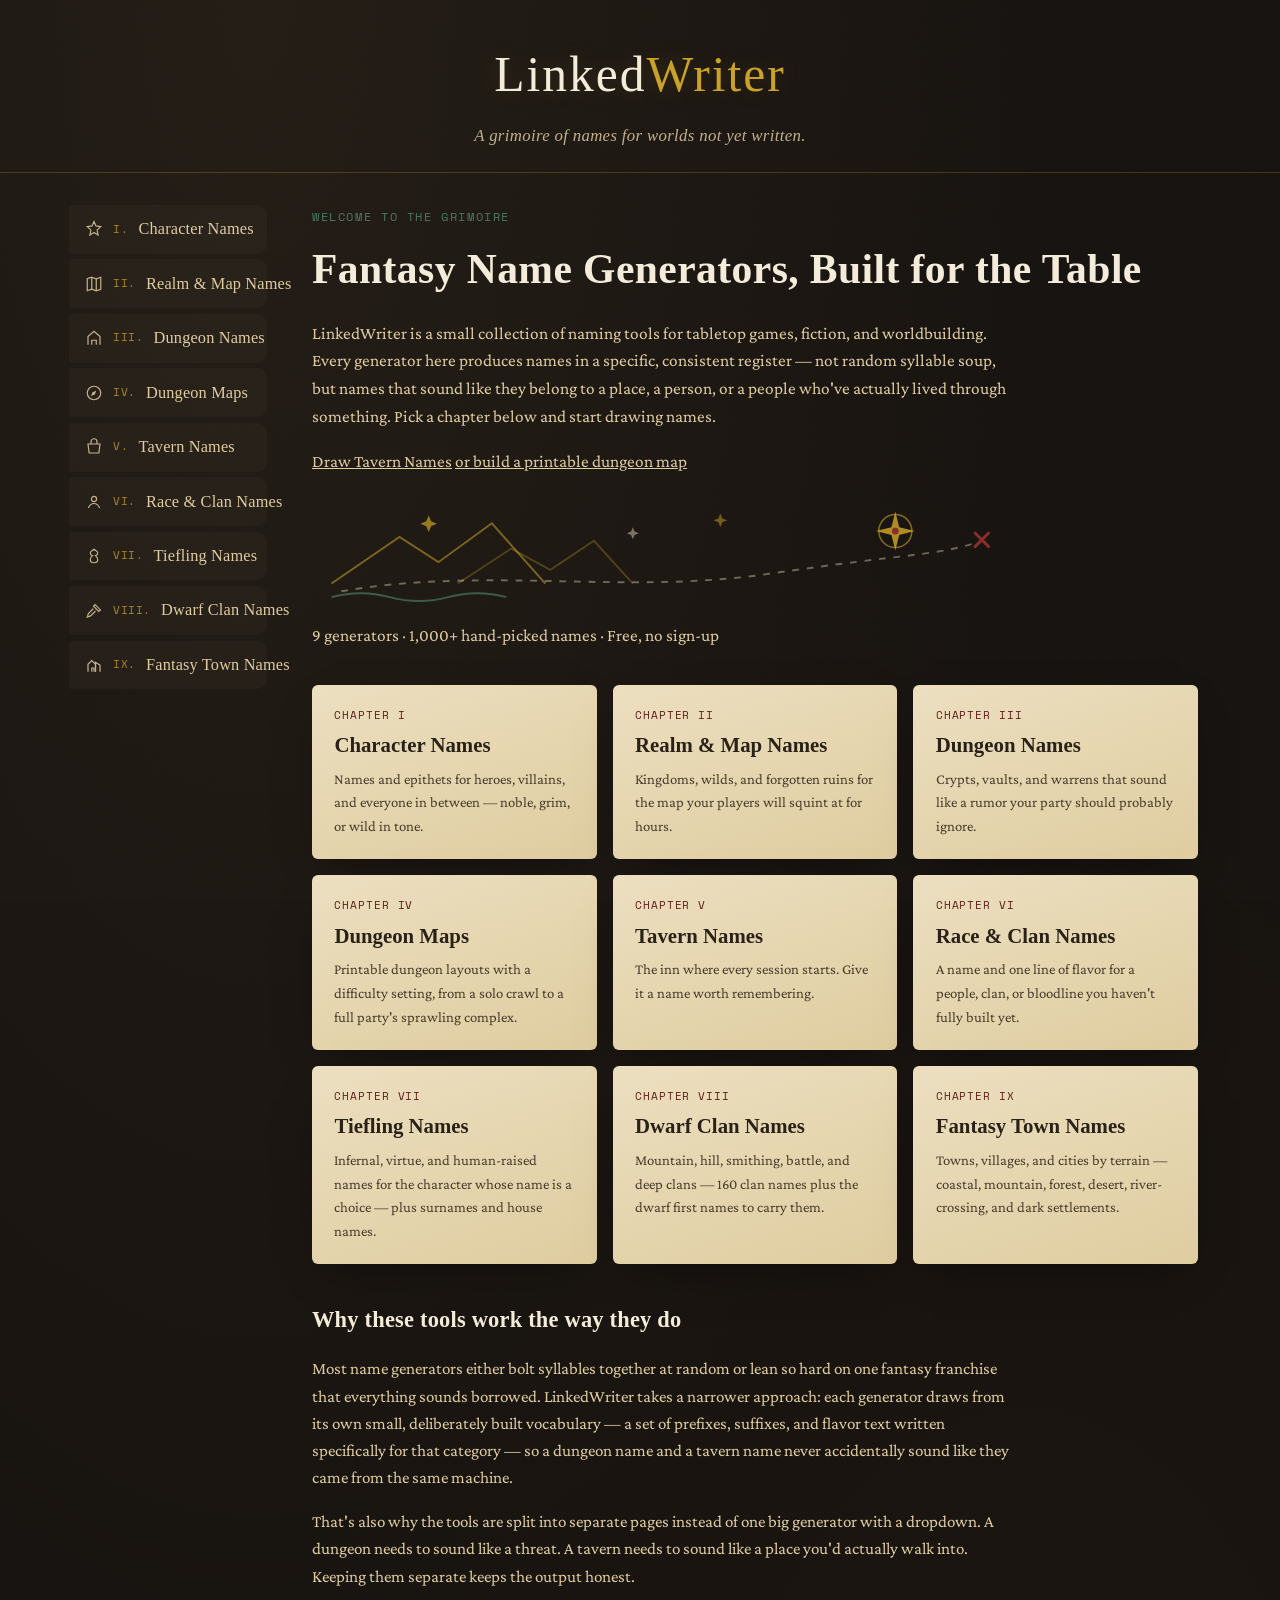
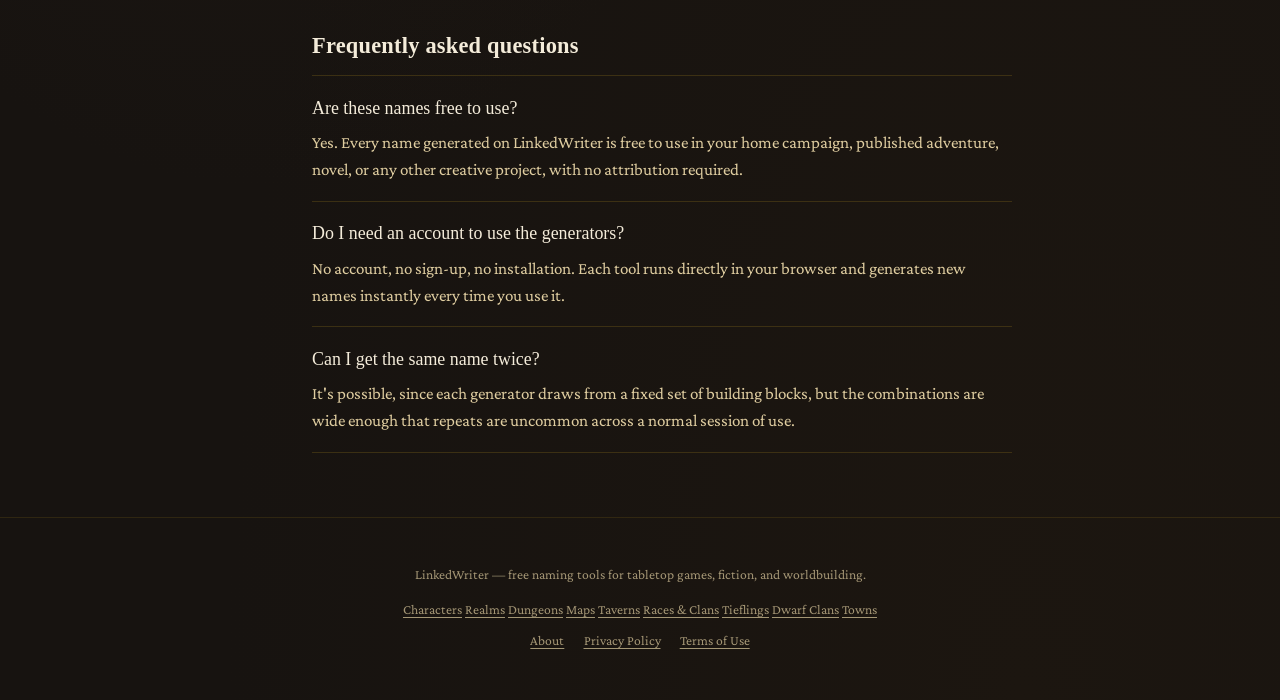
==== commit 2ffaf203: "Design round: homepage hero CTA + stats line, footer generator index on 12 pages" ====
--- a/index.html
+++ b/index.html
@@ -86,6 +86,10 @@
 
     <div class="hero-home">
       <p>LinkedWriter is a small collection of naming tools for tabletop games, fiction, and worldbuilding. Every generator here produces names in a specific, consistent register — not random syllable soup, but names that sound like they belong to a place, a person, or a people who've actually lived through something. Pick a chapter below and start drawing names.</p>
+      <p class="hero-actions">
+        <a class="cta-primary" href="tavern-names.html">Draw Tavern Names</a>
+        <a class="cta-secondary" href="dungeon-maps.html">or build a printable dungeon map</a>
+      </p>
       <svg class="hero-art" viewBox="0 0 720 110" width="720" height="110" aria-hidden="true" focusable="false">
         <path d="M20 88 L90 40 L130 66 L185 26 L240 88" fill="none" stroke="#C9A227" stroke-opacity=".55" stroke-width="2"/>
         <path d="M150 88 L205 52 L245 74 L290 44 L330 88" fill="none" stroke="#C9A227" stroke-opacity=".3" stroke-width="2"/>
@@ -99,6 +103,7 @@
         <path d="M420 16 l2 5 5 2 -5 2 -2 5 -2 -5 -5 -2 5 -2 Z" fill="#C9A227" fill-opacity=".5"/>
         <path d="M330 30 l1.8 4.4 4.4 1.8 -4.4 1.8 -1.8 4.4 -1.8 -4.4 -4.4 -1.8 4.4 -1.8 Z" fill="#ECDFC0" fill-opacity=".45"/>
       </svg>
+      <p class="hero-stats">9 generators &middot; 1,000+ hand-picked names &middot; Free, no sign-up</p>
     </div>
 
     <div class="tool-grid">
@@ -175,6 +180,17 @@
 
 <footer>
   <p>LinkedWriter — free naming tools for tabletop games, fiction, and worldbuilding.</p>
+  <nav class="foot-tools" aria-label="All generators">
+    <a href="dnd-character-names.html">Characters</a>
+    <a href="realm-map-names.html">Realms</a>
+    <a href="dungeon-names.html">Dungeons</a>
+    <a href="dungeon-maps.html">Maps</a>
+    <a href="tavern-names.html">Taverns</a>
+    <a href="race-clan-names.html">Races &amp; Clans</a>
+    <a href="tiefling-names.html">Tieflings</a>
+    <a href="dwarf-clan-names.html">Dwarf Clans</a>
+    <a href="fantasy-town-names.html">Towns</a>
+  </nav>
   <div class="foot-links">
     <a href="about.html">About</a>
     <a href="privacy.html">Privacy Policy</a>
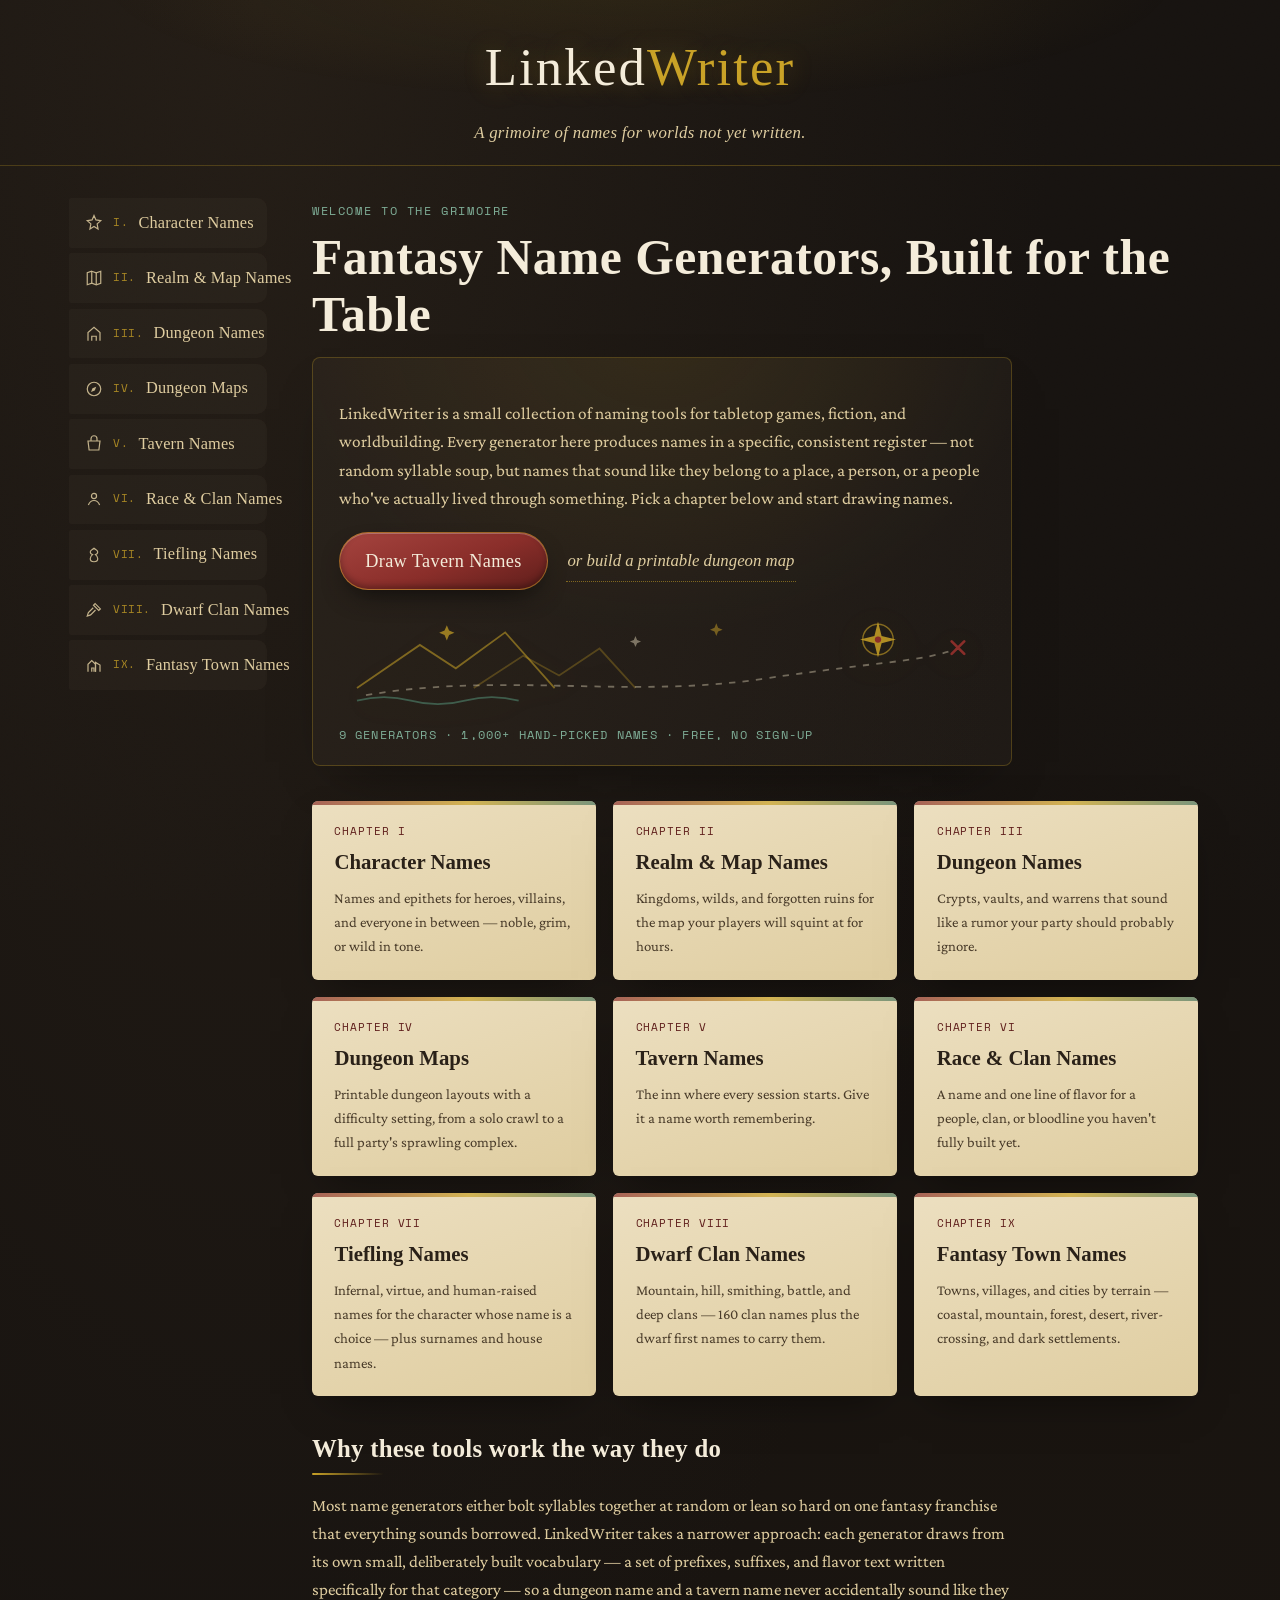
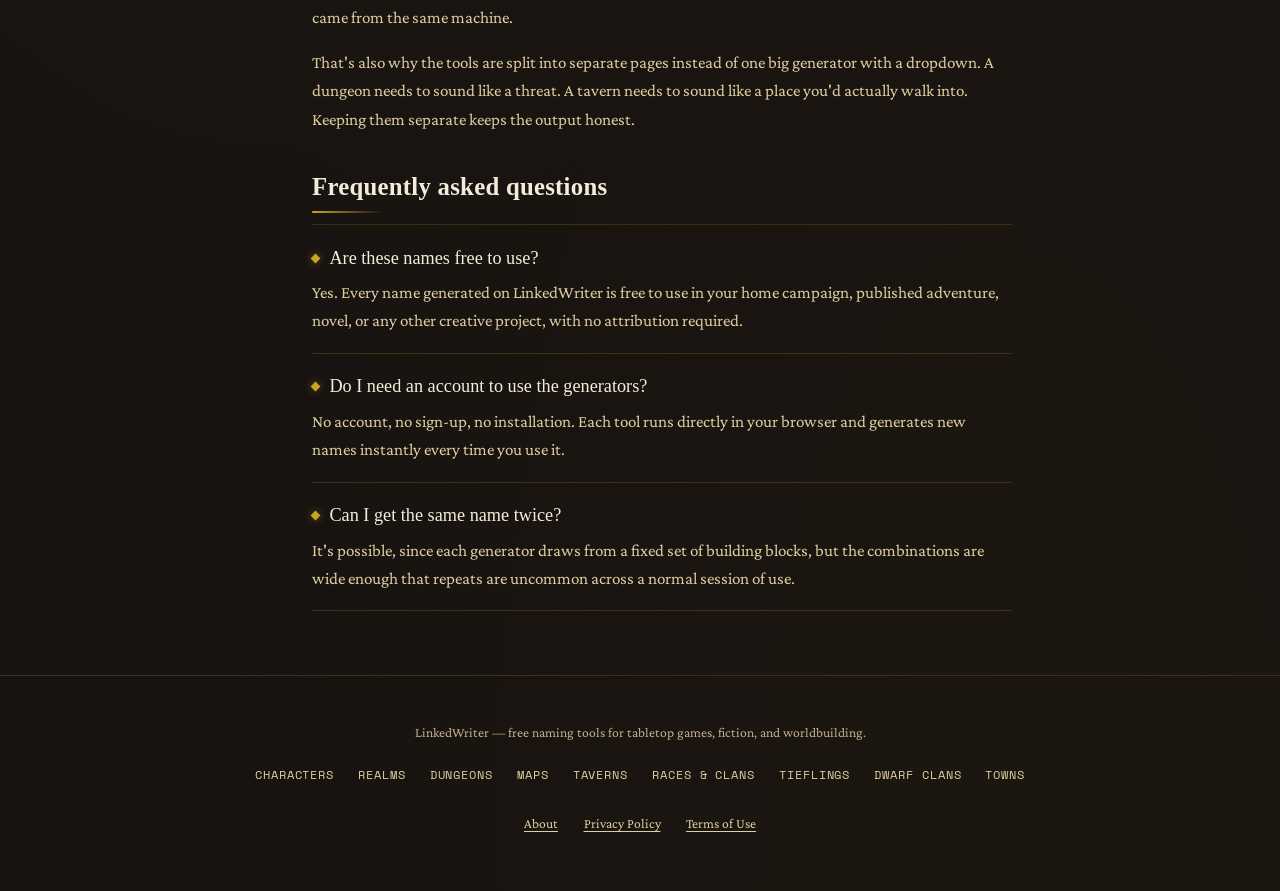
==== commit 1c090a76: "Fix pass part 2: homepage canonical to root URL, /index.html + /privacy-policy.html permanent redire" ====
--- a/index.html
+++ b/index.html
@@ -5,11 +5,11 @@
 <meta name="viewport" content="width=device-width, initial-scale=1.0">
 <title>LinkedWriter — Fantasy Name Generators for Worldbuilders & Game Masters</title>
 <meta name="description" content="Free fantasy name generators for D&D characters, realms, dungeons, taverns, races, tieflings, dwarf clans, and towns. Built for game masters, writers, and worldbuilders.">
-<link rel="canonical" href="https://www.linkedwriter.com/index.html">
+<link rel="canonical" href="https://www.linkedwriter.com/">
 <meta property="og:title" content="LinkedWriter — Fantasy Name Generators for Worldbuilders &amp; Game Masters">
 <meta property="og:description" content="Free fantasy name generators for D&amp;D characters, realms, dungeons, taverns, and races. Built for game masters, writers, and worldbuilders.">
 <meta property="og:type" content="website">
-<meta property="og:url" content="https://www.linkedwriter.com/index.html">
+<meta property="og:url" content="https://www.linkedwriter.com/">
 <meta property="og:image" content="https://www.linkedwriter.com/assets/og/index.png">
 <meta property="og:image:width" content="1200">
 <meta property="og:image:height" content="630">
@@ -36,7 +36,7 @@
 <div class="grain"></div>
 
 <header class="site">
-  <a class="wordmark" href="index.html">Linked<span class="amp">Writer</span></a>
+  <a class="wordmark" href="/">Linked<span class="amp">Writer</span></a>
   <p class="tagline">A grimoire of names for worlds not yet written.</p>
 </header>
 
--- a/assets/styles.css
+++ b/assets/styles.css
@@ -1,5 +1,8 @@
 :root{
   --ink:#171310;
+  --verdigris-bright:#7FAE97;
+  --gold-bright:#DDB84A;
+  --ease:cubic-bezier(.22,.61,.36,1);
   --parchment:#ECDFC0;
   --parchment-2:#DFCDA0;
   --oxblood:#8A2E2A;
@@ -12,7 +15,8 @@
 }
 
 *{box-sizing:border-box;}
-html{scroll-behavior:smooth;}
+html{scroll-behavior:smooth; scroll-padding-top:1rem;}
+::selection{ background:var(--oxblood); color:var(--bone); }
 
 body{
   margin:0;
@@ -23,7 +27,7 @@
   color:var(--bone);
   font-family:'Crimson Pro', serif;
   font-size:17px;
-  line-height:1.6;
+  line-height:1.65;
 }
 
 a{color:inherit;}
@@ -36,17 +40,19 @@
 /* ---------- Header ---------- */
 header.site{
   position:relative; z-index:5;
-  padding:2.2rem 1.5rem 1.4rem;
+  padding:1.5rem 1.5rem 1.15rem;
+  background:radial-gradient(ellipse 65% 110% at 50% -10%, rgba(201,162,39,0.09), transparent 65%);
   text-align:center;
   border-bottom:1px solid rgba(201,162,39,0.25);
 }
 .wordmark{
   font-family:'IM Fell English SC', serif;
-  font-size:clamp(2rem, 5vw, 3.1rem);
+  font-size:clamp(2.1rem, 5.5vw, 3.3rem);
   letter-spacing:0.04em;
   color:var(--bone);
   margin:0;
-  text-shadow: 0 0 22px rgba(201,162,39,0.18);
+  text-shadow: 0 0 26px rgba(201,162,39,0.30);
+  animation:rise-in 0.7s var(--ease) both;
   text-decoration:none;
   display:inline-block;
 }
@@ -59,6 +65,12 @@
   margin:0.5rem 0 0;
   font-size:1.05rem;
   letter-spacing:0.02em;
+  animation:rise-in 0.7s var(--ease) 0.12s both;
+}
+
+@keyframes rise-in{
+  from{ opacity:0; transform:translateY(10px); }
+  to{ opacity:1; transform:translateY(0); }
 }
 
 /* ---------- Layout shell ---------- */
@@ -81,13 +93,18 @@
   display:flex; flex-direction:column; gap:0.35rem;
 }
 @media (max-width:860px){
+  html{ scroll-padding-top:4.75rem; }
   nav.spine{
-    position:static;
+    position:sticky; top:0; z-index:30;
     flex-direction:row;
     overflow-x:auto;
-    padding:1rem 1rem;
+    padding:0.7rem 1rem;
     gap:0.6rem;
-    border-bottom:1px solid rgba(201,162,39,0.2);
+    background:rgba(23,19,16,0.94);
+    -webkit-backdrop-filter:blur(8px);
+    backdrop-filter:blur(8px);
+    border-bottom:1px solid rgba(201,162,39,0.25);
+    scrollbar-width:thin;
   }
 }
 .tab{
@@ -102,7 +119,8 @@
   font-size:1.02rem;
   letter-spacing:0.01em;
   cursor:pointer;
-  transition:background 0.25s ease, color 0.25s ease, border-color 0.25s ease, transform 0.2s ease;
+  min-height:44px;
+  transition:background 0.25s ease, color 0.25s ease, border-color 0.25s ease, transform 0.2s ease, box-shadow 0.25s ease;
   white-space:nowrap;
 }
 .tab .chp{
@@ -116,10 +134,13 @@
 .tab:hover{ background:rgba(201,162,39,0.08); color:var(--bone); transform:translateX(2px); }
 @media (max-width:860px){ .tab:hover{ transform:none; } }
 .tab.active{
-  background:linear-gradient(90deg, rgba(138,46,42,0.22), rgba(138,46,42,0.06));
-  border-color:rgba(201,162,39,0.35);
-  color:var(--bone);
-}
+  background:linear-gradient(90deg, rgba(138,46,42,0.30), rgba(138,46,42,0.08));
+  border-color:rgba(201,162,39,0.45);
+  color:var(--bone);
+  box-shadow:inset 3px 0 0 var(--gold);
+}
+.tab.active .chp{ color:var(--gold-bright); opacity:1; }
+.tab:hover svg{ color:var(--gold); }
 .tab.active svg{ opacity:1; color:var(--gold); }
 
 /* ---------- Page / parchment panel ---------- */
@@ -133,30 +154,39 @@
   font-size:0.72rem;
   letter-spacing:0.14em;
   text-transform:uppercase;
-  color:var(--verdigris);
+  color:var(--verdigris-bright);
   margin:0 0 0.6rem;
 }
 
 h1.page-title{
   font-family:'IM Fell English SC', serif;
-  font-size:clamp(1.8rem, 4vw, 2.6rem);
+  font-size:clamp(2rem, 4.5vw + 0.4rem, 3.1rem);
+  line-height:1.14;
   color:var(--bone);
   margin:0 0 0.9rem;
   letter-spacing:0.01em;
-}
+  animation:rise-in 0.6s var(--ease) 0.05s both;
+}
+.eyebrow{ animation:rise-in 0.6s var(--ease) both; }
 
 h2.section-title{
   font-family:'IM Fell English SC', serif;
-  font-size:1.4rem;
+  font-size:1.55rem;
+  line-height:1.25;
   color:var(--bone);
   margin:0 0 0.7rem;
   letter-spacing:0.01em;
 }
+h2.section-title::after{
+  content:""; display:block; width:72px; height:2px; margin-top:0.5rem;
+  background:linear-gradient(90deg, var(--gold), rgba(201,162,39,0));
+  border-radius:2px;
+}
 
 .lede{
   max-width:62ch;
   color:var(--parchment-2);
-  font-size:1.08rem;
+  font-size:1.12rem;
 }
 .lede::first-letter{
   font-family:'IM Fell English SC', serif;
@@ -177,9 +207,11 @@
   border-radius:6px;
   padding:2rem;
   position:relative;
-  box-shadow: 0 24px 60px -20px var(--shadow), inset 0 0 0 1px rgba(0,0,0,0.06);
+  box-shadow: 0 30px 70px -24px var(--shadow), 0 4px 18px rgba(0,0,0,0.35), inset 0 2px 0 rgba(201,162,39,0.40), inset 0 0 0 1px rgba(0,0,0,0.06);
   color:var(--charcoal);
-}
+  animation:rise-in 0.7s var(--ease) 0.1s both;
+}
+.parchment :focus-visible{ outline-color:var(--oxblood); }
 .parchment::before{
   content:"";
   position:absolute; inset:10px;
@@ -206,14 +238,25 @@
 }
 .field select, .field input{
   font-family:'Crimson Pro', serif;
-  font-size:0.98rem;
+  font-size:1rem;
+  min-height:48px;
   padding:0.55rem 0.7rem;
   border-radius:4px;
-  border:1px solid rgba(42,33,24,0.3);
-  background:rgba(255,255,255,0.35);
+  border:1px solid rgba(42,33,24,0.38);
+  background-color:rgba(255,255,255,0.35);
   color:var(--charcoal);
   min-width:160px;
-}
+  transition:border-color 0.2s ease, background-color 0.2s ease;
+}
+.field select{
+  appearance:none; -webkit-appearance:none;
+  padding-right:2.3rem;
+  background-image:url("data:image/svg+xml;utf8,<svg xmlns='http://www.w3.org/2000/svg' width='12' height='8' viewBox='0 0 12 8'><path d='M1 1.5l5 5 5-5' fill='none' stroke='%235E1E1B' stroke-width='2' stroke-linecap='round'/></svg>");
+  background-repeat:no-repeat;
+  background-position:right 0.8rem center;
+  cursor:pointer;
+}
+.field select:hover, .field input:hover{ border-color:rgba(42,33,24,0.6); background-color:rgba(255,255,255,0.5); }
 
 /* seal button */
 .seal-btn{
@@ -231,8 +274,37 @@
   font-size:0.82rem;
   letter-spacing:0.03em;
   display:flex; align-items:center; justify-content:center; text-align:center;
-  transition:transform 0.08s ease, box-shadow 0.08s ease;
+  transition:transform 0.15s var(--ease), box-shadow 0.15s ease, filter 0.2s ease;
   flex:none;
+  animation:seal-invite 2.4s ease-in-out 0.35s 2;
+}
+@keyframes seal-invite{
+  0%,100%{
+    box-shadow:
+      0 8px 0 var(--oxblood-deep),
+      0 14px 22px rgba(0,0,0,0.45),
+      0 0 0 0 rgba(201,162,39,0),
+      inset 0 2px 3px rgba(255,255,255,0.25),
+      inset 0 -6px 10px rgba(0,0,0,0.35);
+  }
+  50%{
+    box-shadow:
+      0 8px 0 var(--oxblood-deep),
+      0 14px 22px rgba(0,0,0,0.45),
+      0 0 0 12px rgba(201,162,39,0.16),
+      inset 0 2px 3px rgba(255,255,255,0.25),
+      inset 0 -6px 10px rgba(0,0,0,0.35);
+  }
+}
+.seal-btn:focus-visible{
+  outline:none;
+  box-shadow:
+    0 8px 0 var(--oxblood-deep),
+    0 14px 22px rgba(0,0,0,0.45),
+    0 0 0 3px var(--parchment),
+    0 0 0 6px var(--gold),
+    inset 0 2px 3px rgba(255,255,255,0.25),
+    inset 0 -6px 10px rgba(0,0,0,0.35);
 }
 .seal-btn:active{
   transform:translateY(6px);
@@ -242,7 +314,7 @@
     inset 0 2px 3px rgba(255,255,255,0.2),
     inset 0 -4px 8px rgba(0,0,0,0.35);
 }
-.seal-btn:hover{ filter:brightness(1.06); }
+.seal-btn:hover{ filter:brightness(1.07); transform:scale(1.045); }
 
 .results{
   margin-top:1.8rem;
@@ -256,8 +328,9 @@
 .result-list{ list-style:none; margin:0; padding:0; display:grid; gap:0.55rem; }
 .result-list li{
   font-family:'Space Mono', monospace;
-  font-size:1rem;
-  padding:0.75rem 1rem;
+  font-size:1.05rem;
+  padding:0.8rem 1.05rem;
+  transition:background 0.2s ease;
   background:rgba(138,46,42,0.06);
   border-left:3px solid var(--oxblood);
   border-radius:2px;
@@ -269,6 +342,7 @@
   font-size:0.86rem; color:#5b4a34; margin-top:0.25rem;
 }
 @keyframes ink-in{ to{ opacity:1; transform:translateY(0); } }
+.result-list li:hover{ background:rgba(138,46,42,0.11); }
 .empty-note{ color:#6b5a40; font-style:italic; font-size:0.95rem; }
 
 /* ---------- Long-form content blocks (SEO / AdSense depth) ---------- */
@@ -289,9 +363,15 @@
 .faq-item h3{
   font-family:'IM Fell English', serif;
   font-weight:400;
-  font-size:1.12rem;
+  font-size:1.14rem;
   color:var(--bone);
   margin:0 0 0.4rem;
+}
+.faq-item h3::before{
+  content:""; display:inline-block; width:7px; height:7px;
+  background:var(--gold); transform:rotate(45deg);
+  margin-right:0.65rem; position:relative; top:-2px;
+  box-shadow:0 0 8px rgba(201,162,39,0.45);
 }
 .faq-item p{ margin:0; color:var(--parchment-2); }
 
@@ -315,34 +395,97 @@
   border:1px solid rgba(201,162,39,0.25);
   border-radius:4px;
   background:rgba(236,223,192,0.03);
-  transition:background 0.2s ease, border-color 0.2s ease;
-}
-.related-card:hover{ background:rgba(201,162,39,0.08); border-color:rgba(201,162,39,0.5); }
-.related-card .rc-title{ font-family:'IM Fell English SC', serif; color:var(--bone); font-size:1.05rem; }
+  transition:background 0.2s ease, border-color 0.2s ease, transform 0.2s var(--ease), box-shadow 0.2s ease;
+}
+.related-card:hover{
+  background:rgba(201,162,39,0.08); border-color:rgba(201,162,39,0.55);
+  transform:translateY(-2px);
+  box-shadow:0 12px 26px -14px var(--shadow);
+}
+.related-card:hover .rc-title{ color:var(--gold-bright); }
+.related-card .rc-title{ font-family:'IM Fell English SC', serif; color:var(--bone); font-size:1.05rem; transition:color 0.2s ease; }
 .related-card .rc-sub{ display:block; font-size:0.82rem; color:var(--parchment-2); opacity:0.75; margin-top:0.2rem; }
 
 /* ---------- Homepage hero + tool grid ---------- */
 .hero-home{
   max-width:70ch;
   margin-bottom:2.2rem;
+  border:1px solid rgba(201,162,39,0.28);
+  border-radius:8px;
+  padding:1.5rem 1.6rem 1.3rem;
+  background:
+    radial-gradient(ellipse 90% 130% at 50% -10%, rgba(201,162,39,0.10), transparent 60%),
+    rgba(236,223,192,0.03);
+  box-shadow:0 24px 50px -28px var(--shadow);
+  animation:rise-in 0.7s var(--ease) 0.15s both;
 }
 .hero-home p{ color:var(--parchment-2); font-size:1.08rem; }
+.hero-actions{
+  display:flex; flex-wrap:wrap; gap:0.9rem 1.1rem; align-items:center;
+  margin:1.15rem 0 0;
+}
+.cta-primary{
+  display:inline-flex; align-items:center; justify-content:center;
+  min-height:52px; padding:0.8rem 1.6rem;
+  border-radius:999px;
+  border:1px solid rgba(201,162,39,0.5);
+  background:linear-gradient(160deg, #a5443f 0%, var(--oxblood) 55%, var(--oxblood-deep) 100%);
+  color:var(--bone);
+  font-family:'IM Fell English SC', serif;
+  font-size:1.14rem; letter-spacing:0.02em;
+  text-decoration:none;
+  box-shadow:0 12px 26px -10px rgba(0,0,0,0.65), inset 0 1px 0 rgba(255,255,255,0.25), inset 0 -3px 6px rgba(0,0,0,0.3);
+  transition:transform 0.18s var(--ease), box-shadow 0.18s ease, filter 0.18s ease;
+}
+.cta-primary:hover{
+  transform:translateY(-2px);
+  filter:brightness(1.08);
+  box-shadow:0 18px 34px -12px rgba(0,0,0,0.7), 0 0 0 1px rgba(201,162,39,0.35), 0 0 22px rgba(201,162,39,0.18), inset 0 1px 0 rgba(255,255,255,0.25), inset 0 -3px 6px rgba(0,0,0,0.3);
+}
+.cta-primary:active{ transform:translateY(0); }
+.cta-secondary{
+  font-family:'IM Fell English', serif; font-style:italic;
+  font-size:1.05rem;
+  color:var(--parchment-2); text-decoration:none;
+  border-bottom:1px dotted rgba(201,162,39,0.55);
+  padding:0.45rem 0.1rem;
+  transition:color 0.2s ease, border-color 0.2s ease;
+}
+.cta-secondary:hover{ color:var(--gold-bright); border-bottom-color:var(--gold); }
+.hero-home .hero-stats{
+  font-family:'Space Mono', monospace;
+  font-size:0.74rem; letter-spacing:0.1em; text-transform:uppercase;
+  color:var(--verdigris-bright);
+  margin:1.05rem 0 0;
+}
 .tool-grid{
   display:grid;
   grid-template-columns:repeat(auto-fit, minmax(240px, 1fr));
-  gap:1rem;
+  gap:1.1rem;
   margin-top:1.6rem;
+  animation:rise-in 0.7s var(--ease) 0.25s both;
 }
 .tool-card{
   display:block; text-decoration:none;
+  position:relative; overflow:hidden;
   padding:1.3rem 1.4rem;
   border-radius:6px;
   background:linear-gradient(160deg, var(--parchment) 0%, var(--parchment-2) 100%);
   color:var(--charcoal);
   box-shadow: 0 16px 40px -18px var(--shadow);
-  transition:transform 0.2s ease, box-shadow 0.2s ease;
-}
-.tool-card:hover{ transform:translateY(-3px); box-shadow:0 22px 50px -18px var(--shadow); }
+  transition:transform 0.22s var(--ease), box-shadow 0.22s ease;
+}
+.tool-card::before{
+  content:""; position:absolute; top:0; left:0; right:0; height:4px;
+  background:linear-gradient(90deg, var(--oxblood) 0%, var(--gold) 55%, var(--verdigris) 100%);
+  opacity:0.7; transition:opacity 0.2s ease;
+}
+.tool-card:hover{
+  transform:translateY(-4px);
+  box-shadow:0 28px 56px -18px var(--shadow), 0 0 0 1px rgba(201,162,39,0.35);
+}
+.tool-card:hover::before{ opacity:1; }
+.tool-card:hover h3{ color:var(--oxblood-deep); }
 .tool-card .chp{
   font-family:'Space Mono', monospace;
   font-size:0.7rem; letter-spacing:0.08em; text-transform:uppercase;
@@ -351,6 +494,7 @@
 .tool-card h3{
   font-family:'IM Fell English SC', serif;
   font-size:1.3rem; margin:0 0 0.4rem;
+  transition:color 0.2s ease;
 }
 .tool-card p{ margin:0; font-size:0.92rem; color:#4a3c2a; }
 
@@ -361,11 +505,24 @@
   padding:2rem 1.5rem 3rem;
   text-align:center;
   color:var(--parchment-2);
-  opacity:0.7;
   font-size:0.85rem;
 }
-footer a{ text-decoration:underline; text-underline-offset:3px; }
+footer p{ opacity:0.85; }
+footer a{ text-decoration:underline; text-underline-offset:3px; transition:color 0.2s ease; }
+footer a:hover{ color:var(--gold-bright); }
 footer .foot-links{ margin-top:0.6rem; display:flex; gap:1.2rem; justify-content:center; flex-wrap:wrap; }
+footer .foot-links a{ display:inline-block; padding:0.45rem 0.2rem; }
+.foot-tools{
+  margin:0.2rem auto 0.9rem;
+  display:flex; gap:0.3rem 1.1rem; justify-content:center; flex-wrap:wrap;
+  max-width:920px;
+}
+.foot-tools a{
+  font-family:'Space Mono', monospace;
+  font-size:0.72rem; letter-spacing:0.08em; text-transform:uppercase;
+  color:var(--parchment-2); text-decoration:none;
+  padding:0.45rem 0.2rem;
+}
 
 /* focus visibility */
 a:focus-visible, button:focus-visible, select:focus-visible, input:focus-visible{
@@ -375,6 +532,7 @@
 @media (prefers-reduced-motion: reduce){
   *{ animation-duration:0.001ms !important; transition-duration:0.001ms !important; }
   html{ scroll-behavior:auto; }
+  .seal-btn{ animation:none; }
 }
 
 /* ---------- Curated name lists (static, crawlable) ---------- */
@@ -390,30 +548,39 @@
   color:var(--parchment-2);
   font-family:'IM Fell English', serif;
   font-size:1.03rem;
-}
+  transition:color 0.18s ease, border-color 0.18s ease;
+}
+.name-list li:hover{ color:var(--bone); border-bottom-color:rgba(201,162,39,0.45); }
 @media (max-width:640px){ .name-list{ columns:1; } }
 
 /* ---------- Dungeon Map generator ---------- */
 .map-panel{
   margin-top:1.8rem;
   background:rgba(236,223,192,0.04);
-  border:1px solid rgba(201,162,39,0.25);
+  border:1px solid rgba(201,162,39,0.35);
   border-radius:6px;
   padding:1.6rem;
+  box-shadow:0 24px 60px -22px var(--shadow);
+  animation:rise-in 0.7s var(--ease) 0.1s both;
 }
 .map-controls{
   display:flex; flex-wrap:wrap; gap:0.9rem; align-items:flex-end;
 }
 .map-controls .field select{
   min-width:220px;
-  background:rgba(255,255,255,0.06);
+  background-color:rgba(255,255,255,0.06);
   border:1px solid rgba(201,162,39,0.3);
   color:var(--bone);
   font-family:'Crimson Pro', serif;
+  background-image:url("data:image/svg+xml;utf8,<svg xmlns='http://www.w3.org/2000/svg' width='12' height='8' viewBox='0 0 12 8'><path d='M1 1.5l5 5 5-5' fill='none' stroke='%23C9A227' stroke-width='2' stroke-linecap='round'/></svg>");
+  background-repeat:no-repeat;
+  background-position:right 0.8rem center;
 }
 .map-controls .field label{ color:var(--gold); }
 .btn-secondary{
   appearance:none; cursor:pointer;
+  min-height:48px;
+  display:inline-flex; align-items:center;
   padding:0.65rem 1.2rem;
   border-radius:4px;
   border:1px solid rgba(201,162,39,0.4);
@@ -423,7 +590,8 @@
   font-size:1rem;
   transition:background 0.2s ease, border-color 0.2s ease;
 }
-.btn-secondary:hover{ background:rgba(201,162,39,0.1); border-color:rgba(201,162,39,0.7); }
+.btn-secondary:hover{ background:rgba(201,162,39,0.1); border-color:rgba(201,162,39,0.7); transform:translateY(-1px); }
+.btn-secondary{ transition:background 0.2s ease, border-color 0.2s ease, transform 0.2s var(--ease); }
 
 #map-meta{
   margin-top:1.2rem;
@@ -459,6 +627,7 @@
 #print-area{ display:none; }
 
 @media print{
+  h2.section-title::after{ display:none; }
   body *{ visibility:hidden; }
   #print-area, #print-area *{ visibility:visible; }
   #print-area{
@@ -479,5 +648,22 @@
 }
 
 
+/* ---------- Small screens ---------- */
+@media (max-width:640px){
+  main{ padding:1.6rem 1.1rem 3rem; }
+  .parchment{ padding:1.3rem 1.15rem; }
+  .parchment::before{ inset:7px; }
+  .field{ flex:1 1 150px; }
+  .field select, .field input{ width:100%; min-width:0; }
+  .field-row{ row-gap:1rem; }
+  .hero-home{ padding:1.15rem 1.1rem 1rem; }
+  .hero-actions{ flex-direction:column; align-items:stretch; }
+  .cta-primary{ width:100%; }
+  .cta-secondary{ text-align:center; }
+  .map-panel{ padding:1.1rem; }
+  .map-controls .field{ flex:1 1 100%; }
+  .map-controls .field select{ width:100%; min-width:0; }
+}
+
 /* ---------- Homepage hero art (decorative inline SVG) ---------- */
-.hero-art{ display:block; width:100%; height:auto; margin-top:1.4rem; }
+.hero-art{ display:block; width:100%; height:auto; margin-top:1.2rem; filter:drop-shadow(0 6px 18px rgba(201,162,39,0.12)); }
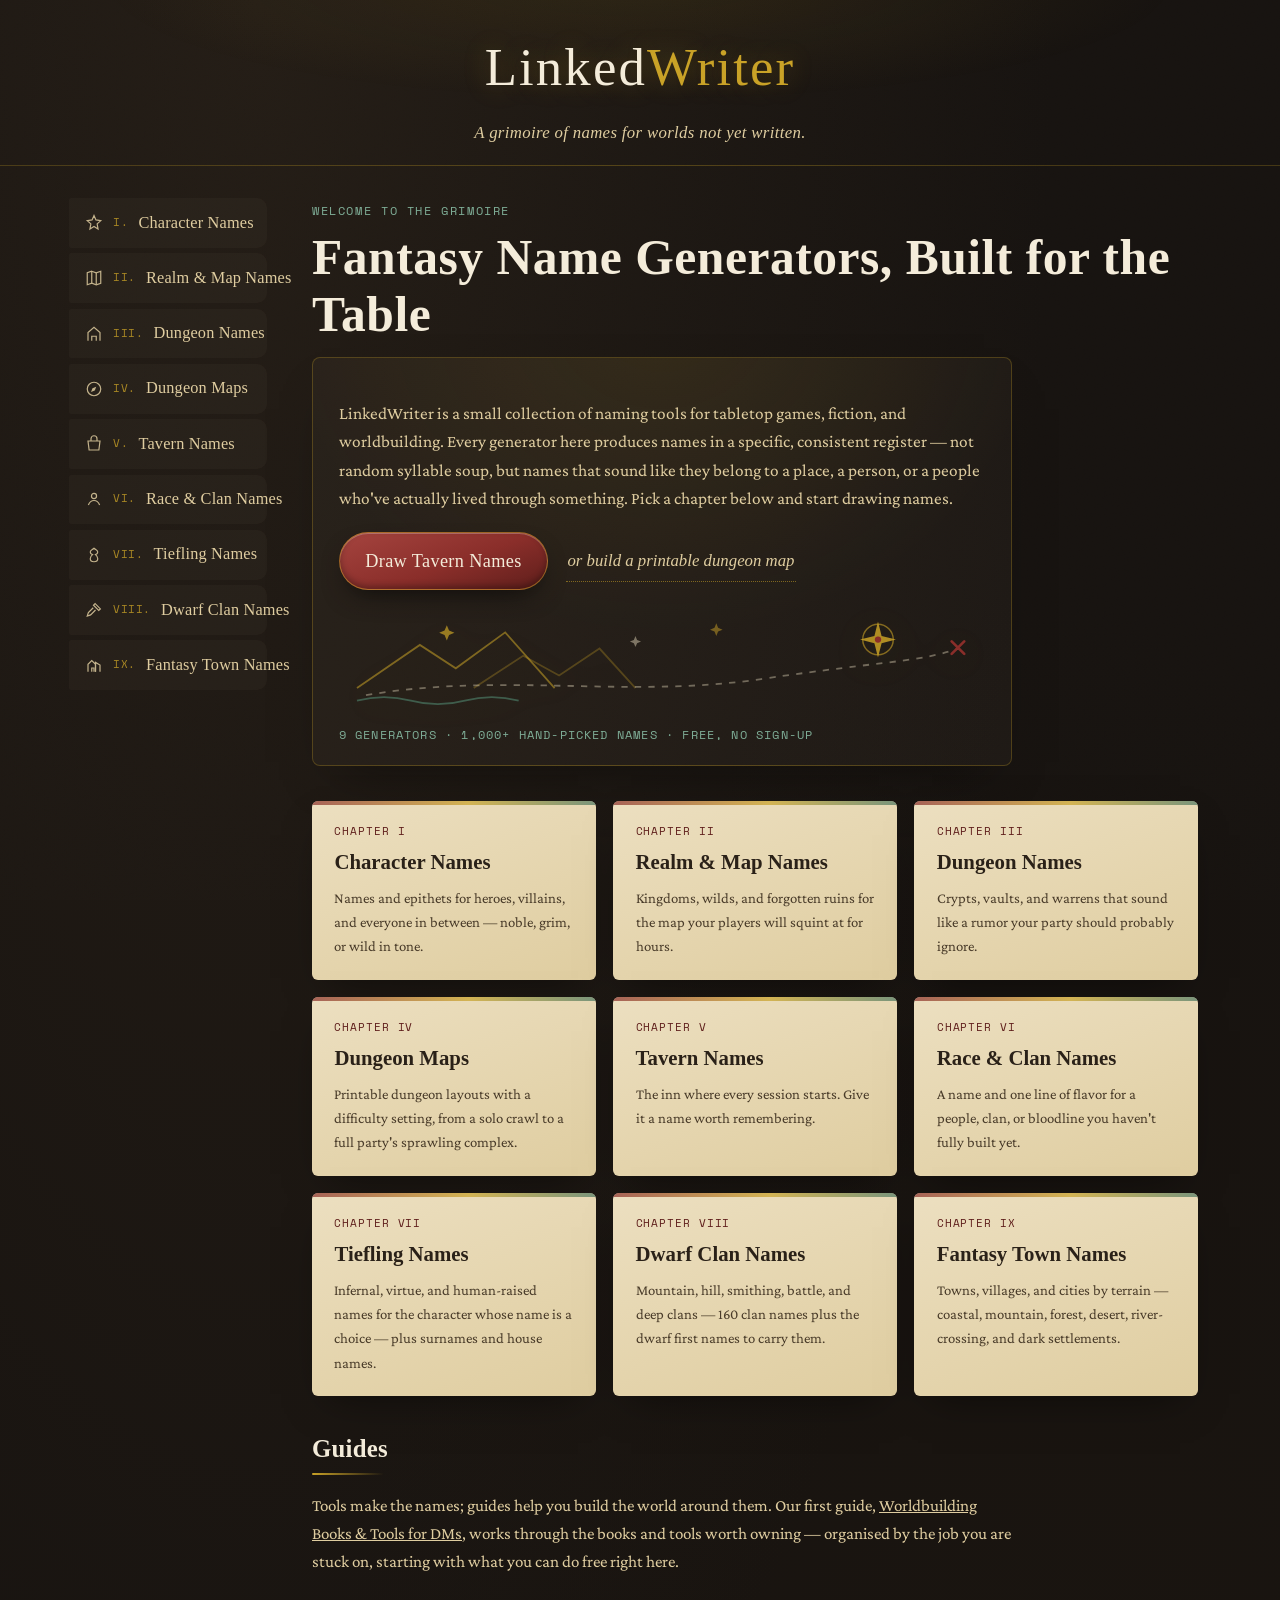
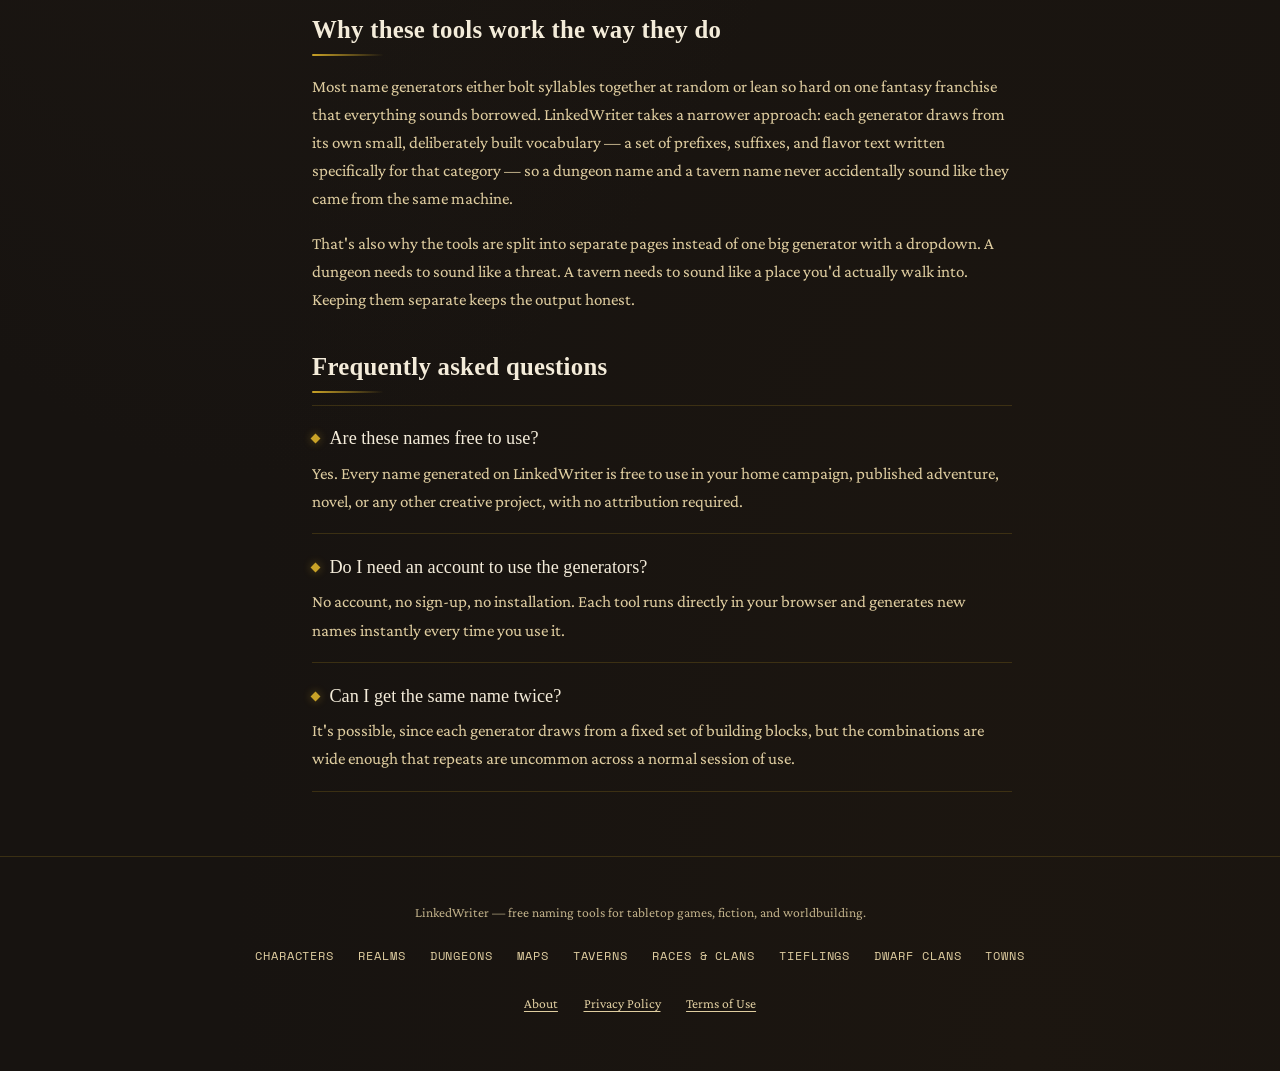
==== commit b6c6bdc9: "Guide 1: Worldbuilding Books & Tools for DMs (worldbuilding-books.html) — no affiliate links, wiring" ====
--- a/index.html
+++ b/index.html
@@ -155,6 +155,11 @@
     </div>
 
     <div class="content-block">
+      <h2 class="section-title">Guides</h2>
+      <p>Tools make the names; guides help you build the world around them. Our first guide, <a href="worldbuilding-books.html">Worldbuilding Books &amp; Tools for DMs</a>, works through the books and tools worth owning — organised by the job you are stuck on, starting with what you can do free right here.</p>
+    </div>
+
+    <div class="content-block">
       <h2 class="section-title">Why these tools work the way they do</h2>
       <p>Most name generators either bolt syllables together at random or lean so hard on one fantasy franchise that everything sounds borrowed. LinkedWriter takes a narrower approach: each generator draws from its own small, deliberately built vocabulary — a set of prefixes, suffixes, and flavor text written specifically for that category — so a dungeon name and a tavern name never accidentally sound like they came from the same machine.</p>
       <p>That's also why the tools are split into separate pages instead of one big generator with a dropdown. A dungeon needs to sound like a threat. A tavern needs to sound like a place you'd actually walk into. Keeping them separate keeps the output honest.</p>
